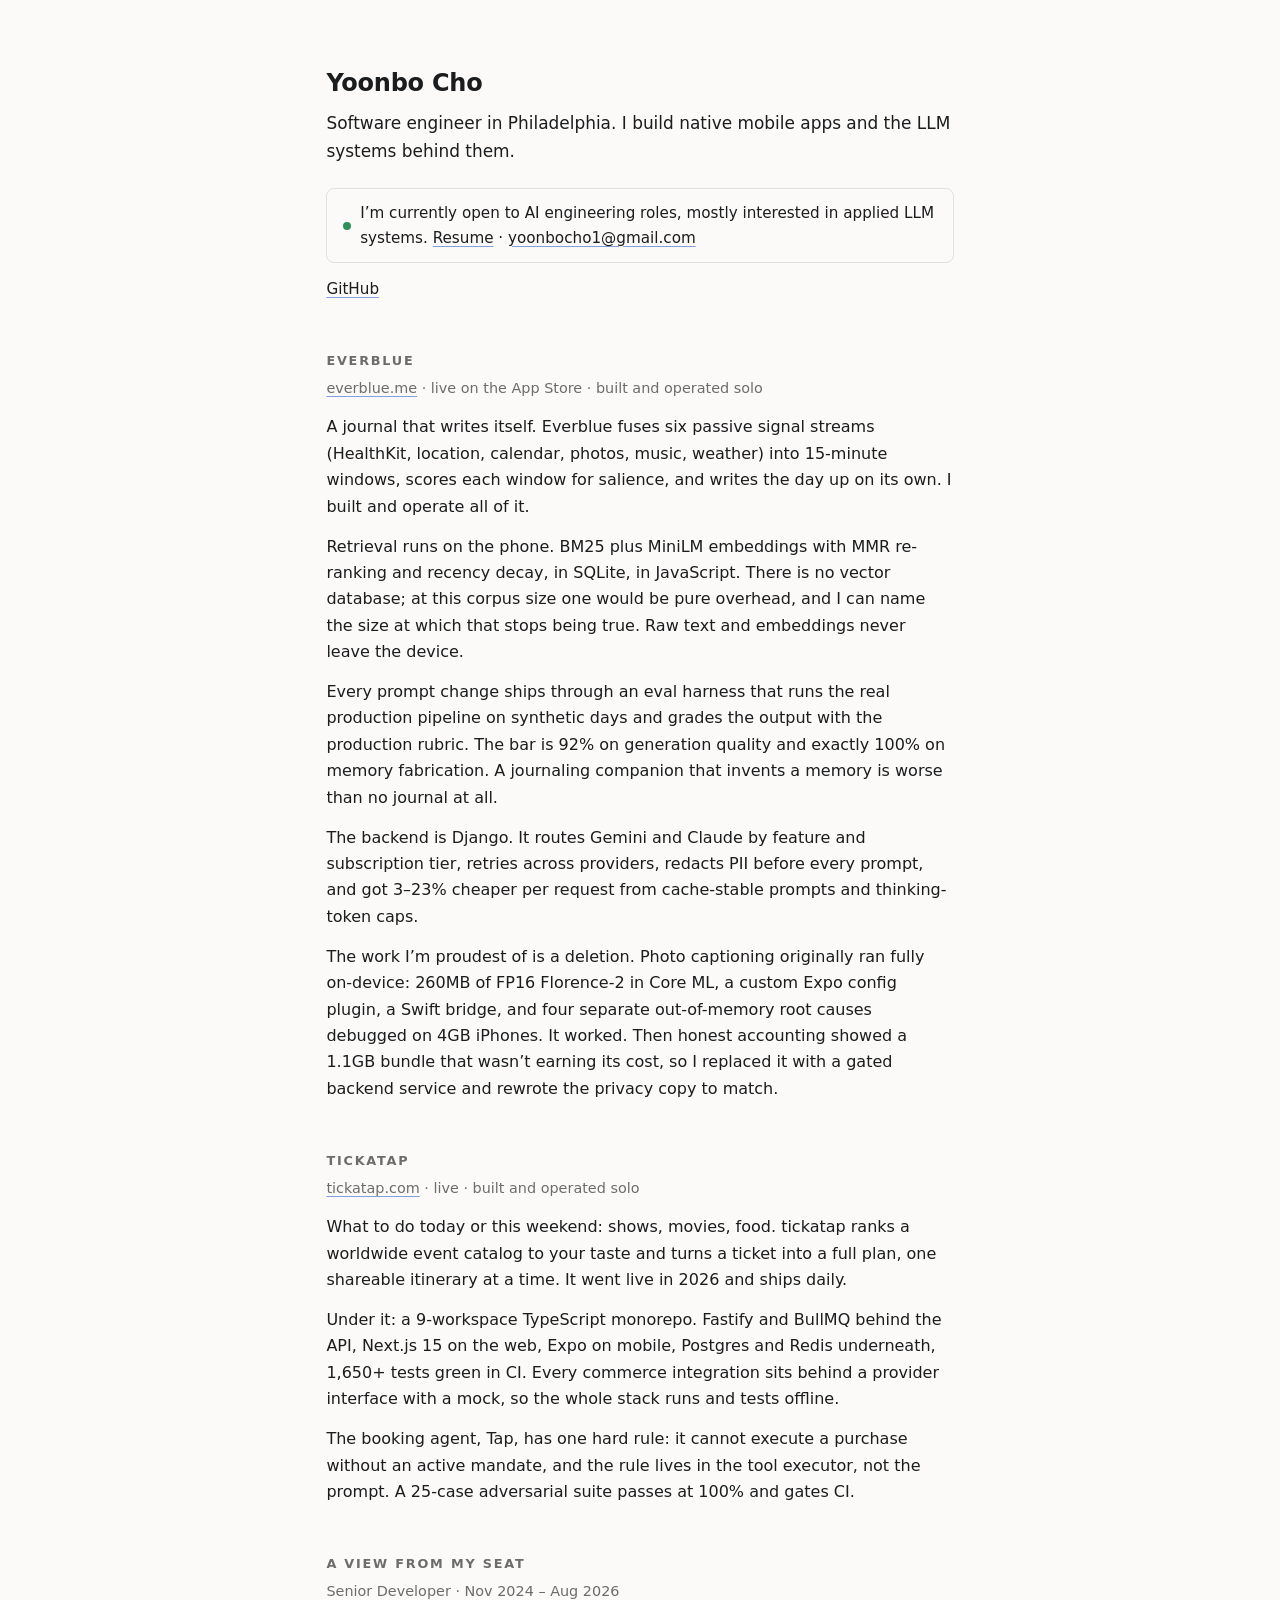
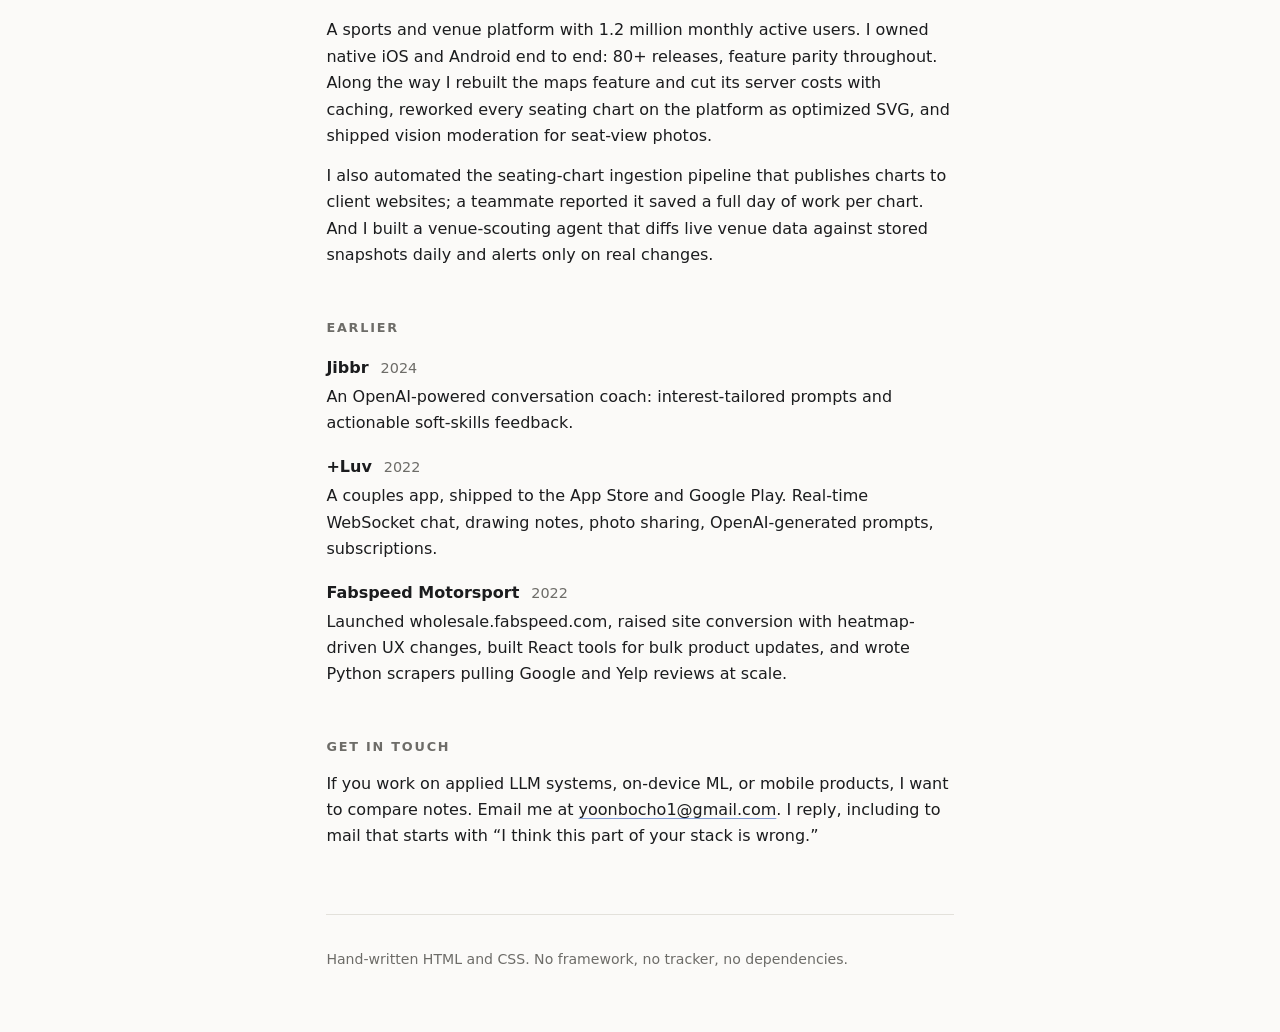
==== index.html @ c1b5d5f9 "Match site content to current resume" ====
<!doctype html>
<html lang="en">
<head>
<meta charset="utf-8">
<meta name="viewport" content="width=device-width, initial-scale=1">
<title>Yoonbo Cho — software engineer</title>
<meta name="description" content="Native mobile apps and applied LLM systems: on-device retrieval, eval harnesses with real ship bars, production LLM backends.">
<meta property="og:title" content="Yoonbo Cho — software engineer">
<meta property="og:description" content="Native mobile apps and applied LLM systems.">
<meta property="og:type" content="website">
<link rel="canonical" href="https://yoonbo1.github.io/">
<meta property="og:url" content="https://yoonbo1.github.io/">
<link rel="alternate" type="application/rss+xml" title="Yoonbo Cho — writing" href="https://yoonbo1.github.io/rss.xml">
<link rel="icon" href="data:image/svg+xml,<svg xmlns='http://www.w3.org/2000/svg' viewBox='0 0 64 64'><rect width='64' height='64' rx='14' fill='%232255c4'/><text x='32' y='45' font-family='system-ui' font-size='38' font-weight='700' fill='white' text-anchor='middle'>Y</text></svg>">
<link rel="stylesheet" href="/styles.css">
</head>
<body>
<header>
  <h1>Yoonbo Cho</h1>
  <p class="intro">Software engineer in Philadelphia. I build native mobile apps and the LLM systems behind them.</p>
  <p class="status"><span class="dot" aria-hidden="true"></span><span>I&rsquo;m currently open to AI engineering roles, mostly interested in applied LLM systems. <a href="/Yoonbo_Cho_Resume.pdf">Resume</a> &middot; <a href="mailto:yoonbocho1@gmail.com">yoonbocho1@gmail.com</a></span></p>
  <p class="links"><a href="https://github.com/yoonbo1">GitHub</a><!-- &middot; <a href="https://www.linkedin.com/in/TODO">LinkedIn</a>
       ^ uncomment after the LinkedIn audit; the URL must match the resume exactly --></p>
</header>
<main>

<section>
  <h2>Everblue</h2>
  <p class="meta"><a href="https://everblue.me">everblue.me</a> &middot; live on the App Store &middot; built and operated solo</p>
  <p>A journal that writes itself. Everblue fuses six passive signal streams (HealthKit,
  location, calendar, photos, music, weather) into 15-minute windows, scores each window for
  salience, and writes the day up on its own. I built and operate all of it.</p>
  <p>Retrieval runs on the phone. BM25 plus MiniLM embeddings with MMR re-ranking and recency
  decay, in SQLite, in JavaScript. There is no vector database; at this corpus size one would
  be pure overhead, and I can name the size at which that stops being true. Raw text and
  embeddings never leave the device.</p>
  <p>Every prompt change ships through an eval harness that runs the real production pipeline
  on synthetic days and grades the output with the production rubric. The bar is 92% on
  generation quality and exactly 100% on memory fabrication. A journaling companion that
  invents a memory is worse than no journal at all.</p>
  <p>The backend is Django. It routes Gemini and Claude by feature and subscription tier,
  retries across providers, redacts PII before every prompt, and got 3&ndash;23% cheaper per
  request from cache-stable prompts and thinking-token caps.</p>
  <p>The work I&rsquo;m proudest of is a deletion. Photo captioning originally ran fully
  on-device: 260MB of FP16 Florence-2 in Core ML, a custom Expo config plugin, a Swift bridge,
  and four separate out-of-memory root causes debugged on 4GB iPhones. It worked. Then honest
  accounting showed a 1.1GB bundle that wasn&rsquo;t earning its cost, so I replaced it with a
  gated backend service and rewrote the privacy copy to match.</p>
</section>
<section>
  <h2>tickatap</h2>
  <p class="meta"><a href="https://tickatap.com">tickatap.com</a> &middot; live &middot; built and operated solo</p>
  <p>What to do today or this weekend: shows, movies, food. tickatap ranks a worldwide event
  catalog to your taste and turns a ticket into a full plan, one shareable itinerary at a
  time. It went live in 2026 and ships daily.</p>
  <p>Under it: a 9-workspace TypeScript monorepo. Fastify and BullMQ behind the API, Next.js 15
  on the web, Expo on mobile, Postgres and Redis underneath, 1,650+ tests green in CI. Every
  commerce integration sits behind a provider interface with a mock, so the whole stack runs
  and tests offline.</p>
  <p>The booking agent, Tap, has one hard rule: it cannot execute a purchase without an active
  mandate, and the rule lives in the tool executor, not the prompt. A 25-case adversarial
  suite passes at 100% and gates CI.</p>
</section>
<section>
  <h2>A View From My Seat</h2>
  <p class="meta">Senior Developer &middot; Nov 2024 &ndash; Aug 2026</p>
  <p>A sports and venue platform with 1.2&nbsp;million monthly active users. I owned native iOS
  and Android end to end: 80+ releases, feature parity throughout. Along the way I rebuilt the
  maps feature and cut its server costs with caching, reworked every seating chart on the
  platform as optimized SVG, and shipped vision moderation for seat-view photos.</p>
  <p>I also automated the seating-chart ingestion pipeline that publishes charts to client
  websites; a teammate reported it saved a full day of work per chart. And I built a
  venue-scouting agent that diffs live venue data against stored snapshots daily and alerts
  only on real changes.</p>
</section>
<section>
  <h2>Earlier</h2>
  <dl class="earlier">
    <dt>Jibbr <span class="when">2024</span></dt>
    <dd>An OpenAI-powered conversation coach: interest-tailored prompts and actionable
    soft-skills feedback.</dd>
    <dt>+Luv <span class="when">2022</span></dt>
    <dd>A couples app, shipped to the App Store and Google Play. Real-time WebSocket chat,
    drawing notes, photo sharing, OpenAI-generated prompts, subscriptions.</dd>
    <dt>Fabspeed Motorsport <span class="when">2022</span></dt>
    <dd>Launched wholesale.fabspeed.com, raised site conversion with heatmap-driven UX
    changes, built React tools for bulk product updates, and wrote Python scrapers pulling
    Google and Yelp reviews at scale.</dd>
  </dl>
</section>
<section>
  <h2>Get in touch</h2>
  <p>If you work on applied LLM systems, on-device ML, or mobile products, I want to compare
  notes. Email me at <a href="mailto:yoonbocho1@gmail.com">yoonbocho1@gmail.com</a>. I reply,
  including to mail that starts with &ldquo;I think this part of your stack is wrong.&rdquo;</p>
</section>
</main>
<footer>
  <p>Hand-written HTML and CSS. No framework, no tracker, no dependencies.</p>
</footer>
</body>
</html>
---- styles.css ----
/* Hand-written, no framework. Single column, text first, both color schemes. */

:root {
  --bg: #fbfaf8;
  --text: #1b1c1e;
  --muted: #6d6c68;
  --hairline: #e3e1db;
  --accent: #2255c4;
  --accent-soft: #dce6fa;
  --open: #2e8f5b;
  --code-bg: #f1efe9;
}
@media (prefers-color-scheme: dark) {
  :root {
    --bg: #111214;
    --text: #e7e5df;
    --muted: #98968f;
    --hairline: #2a2b2e;
    --accent: #92b2f2;
    --accent-soft: #1d2a45;
    --open: #57bd85;
    --code-bg: #1b1c20;
  }
}

* { box-sizing: border-box; }
html { color-scheme: light dark; }
body {
  margin: 0 auto;
  padding: 4rem 1.4rem 3rem;
  max-width: 42rem;
  background: var(--bg);
  color: var(--text);
  font: 16px/1.65 system-ui, -apple-system, "Segoe UI", sans-serif;
  -webkit-font-smoothing: antialiased;
}

h1 { font-size: 1.5rem; margin: 0 0 0.4rem; letter-spacing: -0.01em; }
.intro { margin: 0 0 1.4rem; font-size: 1.06rem; }

.status {
  display: flex;
  gap: 0.6rem;
  align-items: baseline;
  margin: 0;
  padding: 0.7rem 0.95rem;
  border: 1px solid var(--hairline);
  border-radius: 8px;
  font-size: 0.95rem;
}
.dot {
  flex: none;
  width: 0.5rem;
  height: 0.5rem;
  border-radius: 50%;
  background: var(--open);
  align-self: center;
}
.links { margin: 0.9rem 0 0; font-size: 0.95rem; }

section { margin-top: 3rem; }
h2 {
  font-size: 0.8rem;
  font-weight: 600;
  letter-spacing: 0.14em;
  text-transform: uppercase;
  color: var(--muted);
  margin: 0 0 0.8rem;
}
p { margin: 0.85rem 0; }
.meta { color: var(--muted); font-size: 0.9rem; margin-top: -0.45rem; }

a {
  color: inherit;
  text-decoration: underline;
  text-decoration-thickness: 1px;
  text-underline-offset: 3px;
  text-decoration-color: color-mix(in srgb, var(--accent) 55%, transparent);
}
a:hover { color: var(--accent); text-decoration-color: var(--accent); }
:focus-visible { outline: 2px solid var(--accent); outline-offset: 3px; border-radius: 2px; }
::selection { background: var(--accent-soft); }

.earlier { margin: 0; }
.earlier dt { font-weight: 600; margin-top: 1.1rem; }
.earlier .when { color: var(--muted); font-weight: 400; font-size: 0.9rem; margin-left: 0.4rem; }
.earlier dd { margin: 0.15rem 0 0; }

/* Writing list (homepage + /writing/) */
.posts { list-style: none; padding: 0; margin: 0; }
.posts li { margin: 1.15rem 0; }
.posts .post-meta { color: var(--muted); font-size: 0.88rem; margin-left: 0.6rem; }
.posts p { margin: 0.2rem 0 0; color: var(--muted); }

/* Article pages */
.crumb { display: inline-block; margin-bottom: 2.2rem; font-size: 0.9rem; }
article h1 { font-size: 1.45rem; margin: 0.2rem 0 0.3rem; }
article .post-meta { color: var(--muted); font-size: 0.92rem; margin: 0 0 1.6rem; }
article h2 {
  font-size: 1.15rem;
  font-weight: 650;
  letter-spacing: 0;
  text-transform: none;
  color: var(--text);
  margin: 2.2rem 0 0.6rem;
}
article h3 { font-size: 1rem; margin: 1.8rem 0 0.4rem; }

pre {
  background: var(--code-bg);
  padding: 0.9rem 1rem;
  border-radius: 8px;
  overflow-x: auto;
  font-size: 0.88rem;
  line-height: 1.55;
}
code {
  font-family: ui-monospace, SFMono-Regular, Menlo, monospace;
  font-size: 0.92em;
  background: var(--code-bg);
  padding: 0.1em 0.35em;
  border-radius: 4px;
}
pre code { background: none; padding: 0; font-size: 1em; }
blockquote {
  margin: 1rem 0;
  padding-left: 1rem;
  border-left: 3px solid var(--hairline);
  color: var(--muted);
}
hr { border: 0; border-top: 1px solid var(--hairline); margin: 2.4rem 0; }

footer {
  margin-top: 4rem;
  padding-top: 1.2rem;
  border-top: 1px solid var(--hairline);
  color: var(--muted);
  font-size: 0.88rem;
}
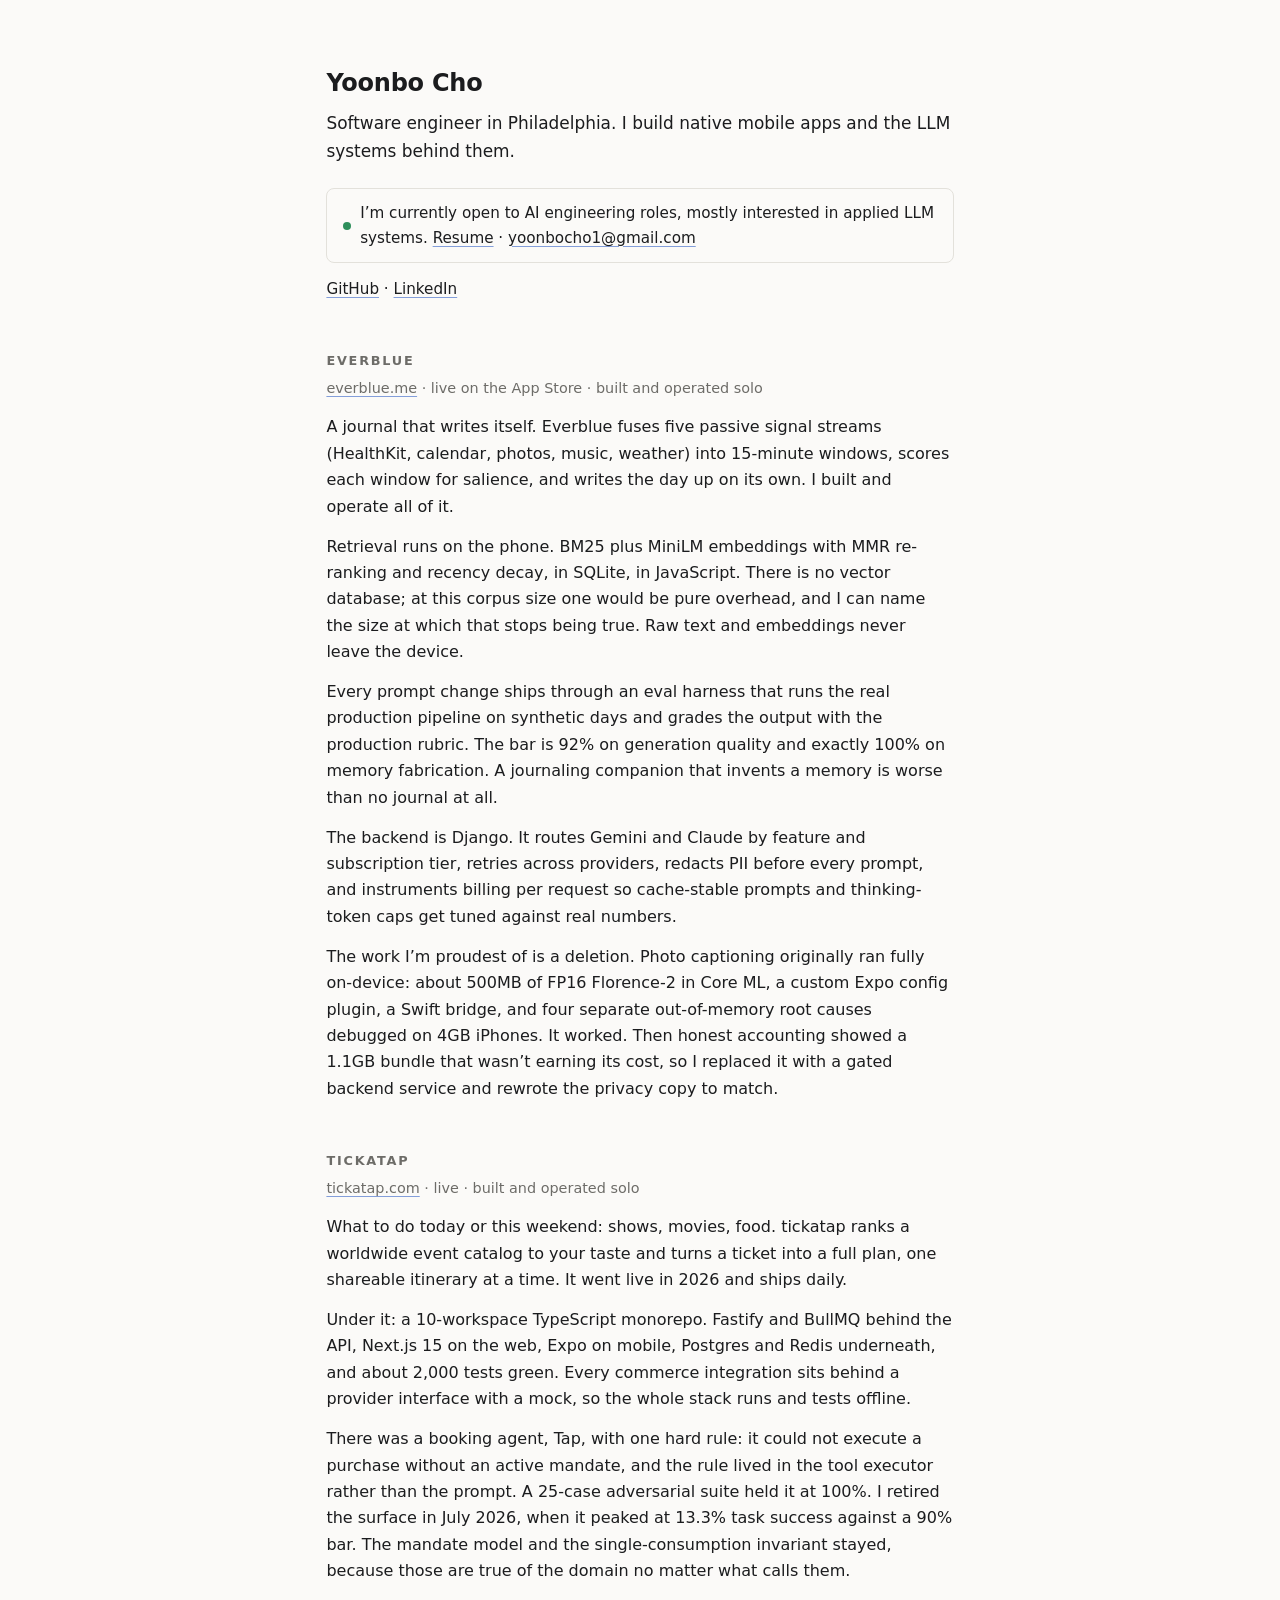
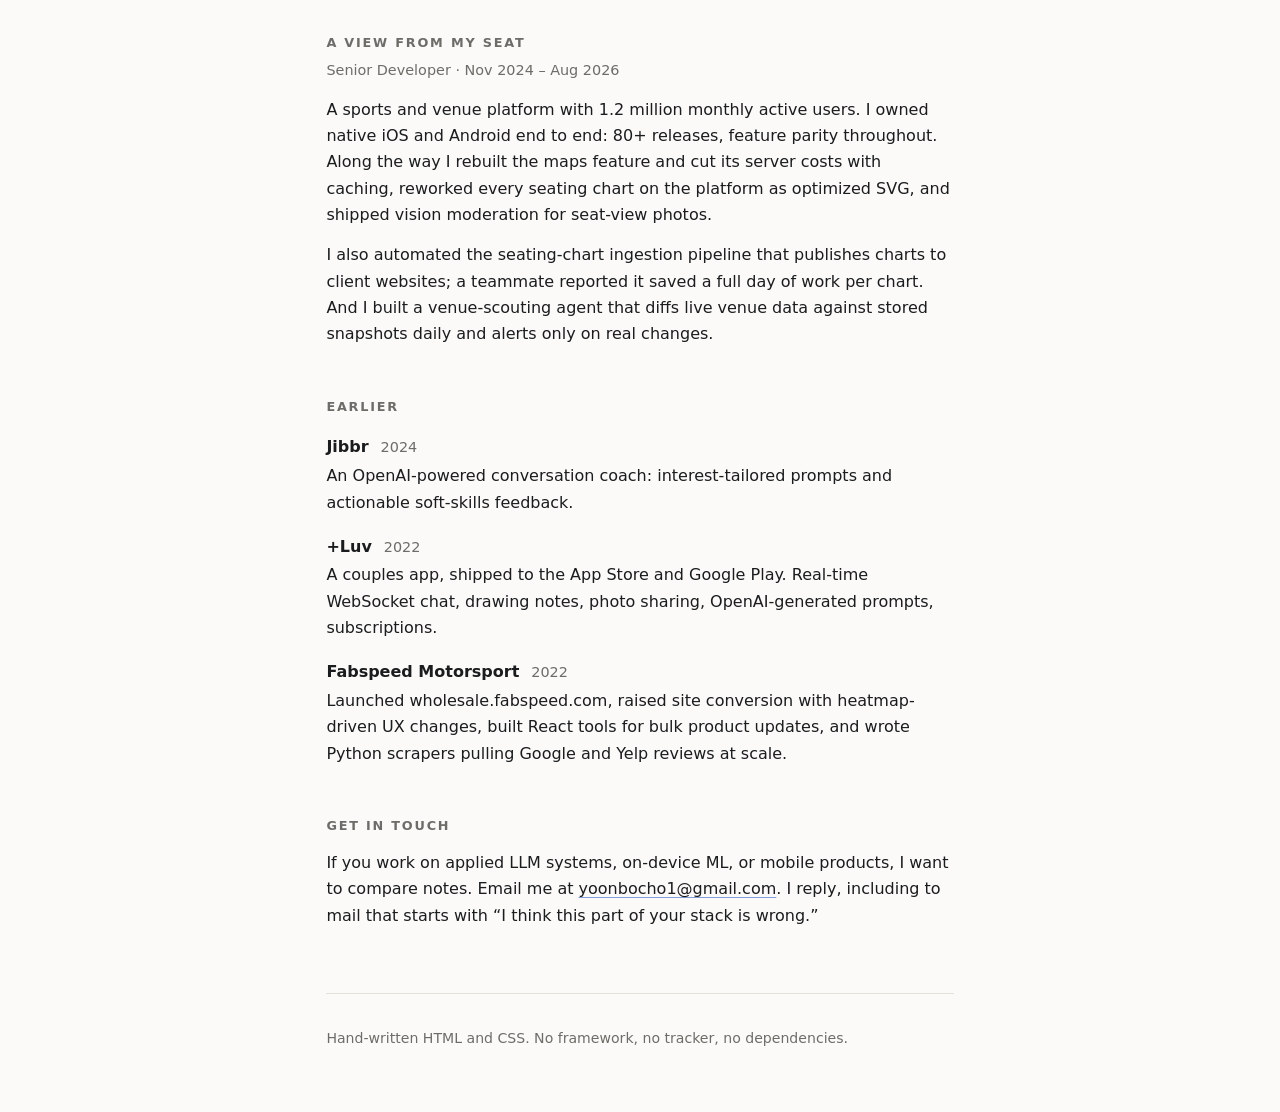
==== commit 926ff256: "Correct Everblue and tickatap copy: FP16 model size, signal streams, workspace and test counts, reti" ====
--- a/index.html
+++ b/index.html
@@ -19,16 +19,15 @@
   <h1>Yoonbo Cho</h1>
   <p class="intro">Software engineer in Philadelphia. I build native mobile apps and the LLM systems behind them.</p>
   <p class="status"><span class="dot" aria-hidden="true"></span><span>I&rsquo;m currently open to AI engineering roles, mostly interested in applied LLM systems. <a href="/Yoonbo_Cho_Resume.pdf">Resume</a> &middot; <a href="mailto:yoonbocho1@gmail.com">yoonbocho1@gmail.com</a></span></p>
-  <p class="links"><a href="https://github.com/yoonbo1">GitHub</a><!-- &middot; <a href="https://www.linkedin.com/in/TODO">LinkedIn</a>
-       ^ uncomment after the LinkedIn audit; the URL must match the resume exactly --></p>
+  <p class="links"><a href="https://github.com/yoonbo1">GitHub</a> &middot; <a href="https://www.linkedin.com/in/yoonbo-cho-9780301b9/">LinkedIn</a></p>
 </header>
 <main>
 
 <section>
   <h2>Everblue</h2>
   <p class="meta"><a href="https://everblue.me">everblue.me</a> &middot; live on the App Store &middot; built and operated solo</p>
-  <p>A journal that writes itself. Everblue fuses six passive signal streams (HealthKit,
-  location, calendar, photos, music, weather) into 15-minute windows, scores each window for
+  <p>A journal that writes itself. Everblue fuses five passive signal streams (HealthKit,
+  calendar, photos, music, weather) into 15-minute windows, scores each window for
   salience, and writes the day up on its own. I built and operate all of it.</p>
   <p>Retrieval runs on the phone. BM25 plus MiniLM embeddings with MMR re-ranking and recency
   decay, in SQLite, in JavaScript. There is no vector database; at this corpus size one would
@@ -39,10 +38,10 @@
   generation quality and exactly 100% on memory fabrication. A journaling companion that
   invents a memory is worse than no journal at all.</p>
   <p>The backend is Django. It routes Gemini and Claude by feature and subscription tier,
-  retries across providers, redacts PII before every prompt, and got 3&ndash;23% cheaper per
-  request from cache-stable prompts and thinking-token caps.</p>
+  retries across providers, redacts PII before every prompt, and instruments billing per
+  request so cache-stable prompts and thinking-token caps get tuned against real numbers.</p>
   <p>The work I&rsquo;m proudest of is a deletion. Photo captioning originally ran fully
-  on-device: 260MB of FP16 Florence-2 in Core ML, a custom Expo config plugin, a Swift bridge,
+  on-device: about 500MB of FP16 Florence-2 in Core ML, a custom Expo config plugin, a Swift bridge,
   and four separate out-of-memory root causes debugged on 4GB iPhones. It worked. Then honest
   accounting showed a 1.1GB bundle that wasn&rsquo;t earning its cost, so I replaced it with a
   gated backend service and rewrote the privacy copy to match.</p>
@@ -53,13 +52,16 @@
   <p>What to do today or this weekend: shows, movies, food. tickatap ranks a worldwide event
   catalog to your taste and turns a ticket into a full plan, one shareable itinerary at a
   time. It went live in 2026 and ships daily.</p>
-  <p>Under it: a 9-workspace TypeScript monorepo. Fastify and BullMQ behind the API, Next.js 15
-  on the web, Expo on mobile, Postgres and Redis underneath, 1,650+ tests green in CI. Every
+  <p>Under it: a 10-workspace TypeScript monorepo. Fastify and BullMQ behind the API, Next.js 15
+  on the web, Expo on mobile, Postgres and Redis underneath, and about 2,000 tests green. Every
   commerce integration sits behind a provider interface with a mock, so the whole stack runs
   and tests offline.</p>
-  <p>The booking agent, Tap, has one hard rule: it cannot execute a purchase without an active
-  mandate, and the rule lives in the tool executor, not the prompt. A 25-case adversarial
-  suite passes at 100% and gates CI.</p>
+  <p>There was a booking agent, Tap, with one hard rule: it could not execute a purchase
+  without an active mandate, and the rule lived in the tool executor rather than the prompt.
+  A 25-case adversarial suite held it at 100%. I retired the surface in July 2026, when it
+  peaked at 13.3% task success against a 90% bar. The mandate model and the
+  single-consumption invariant stayed, because those are true of the domain no matter what
+  calls them.</p>
 </section>
 <section>
   <h2>A View From My Seat</h2>
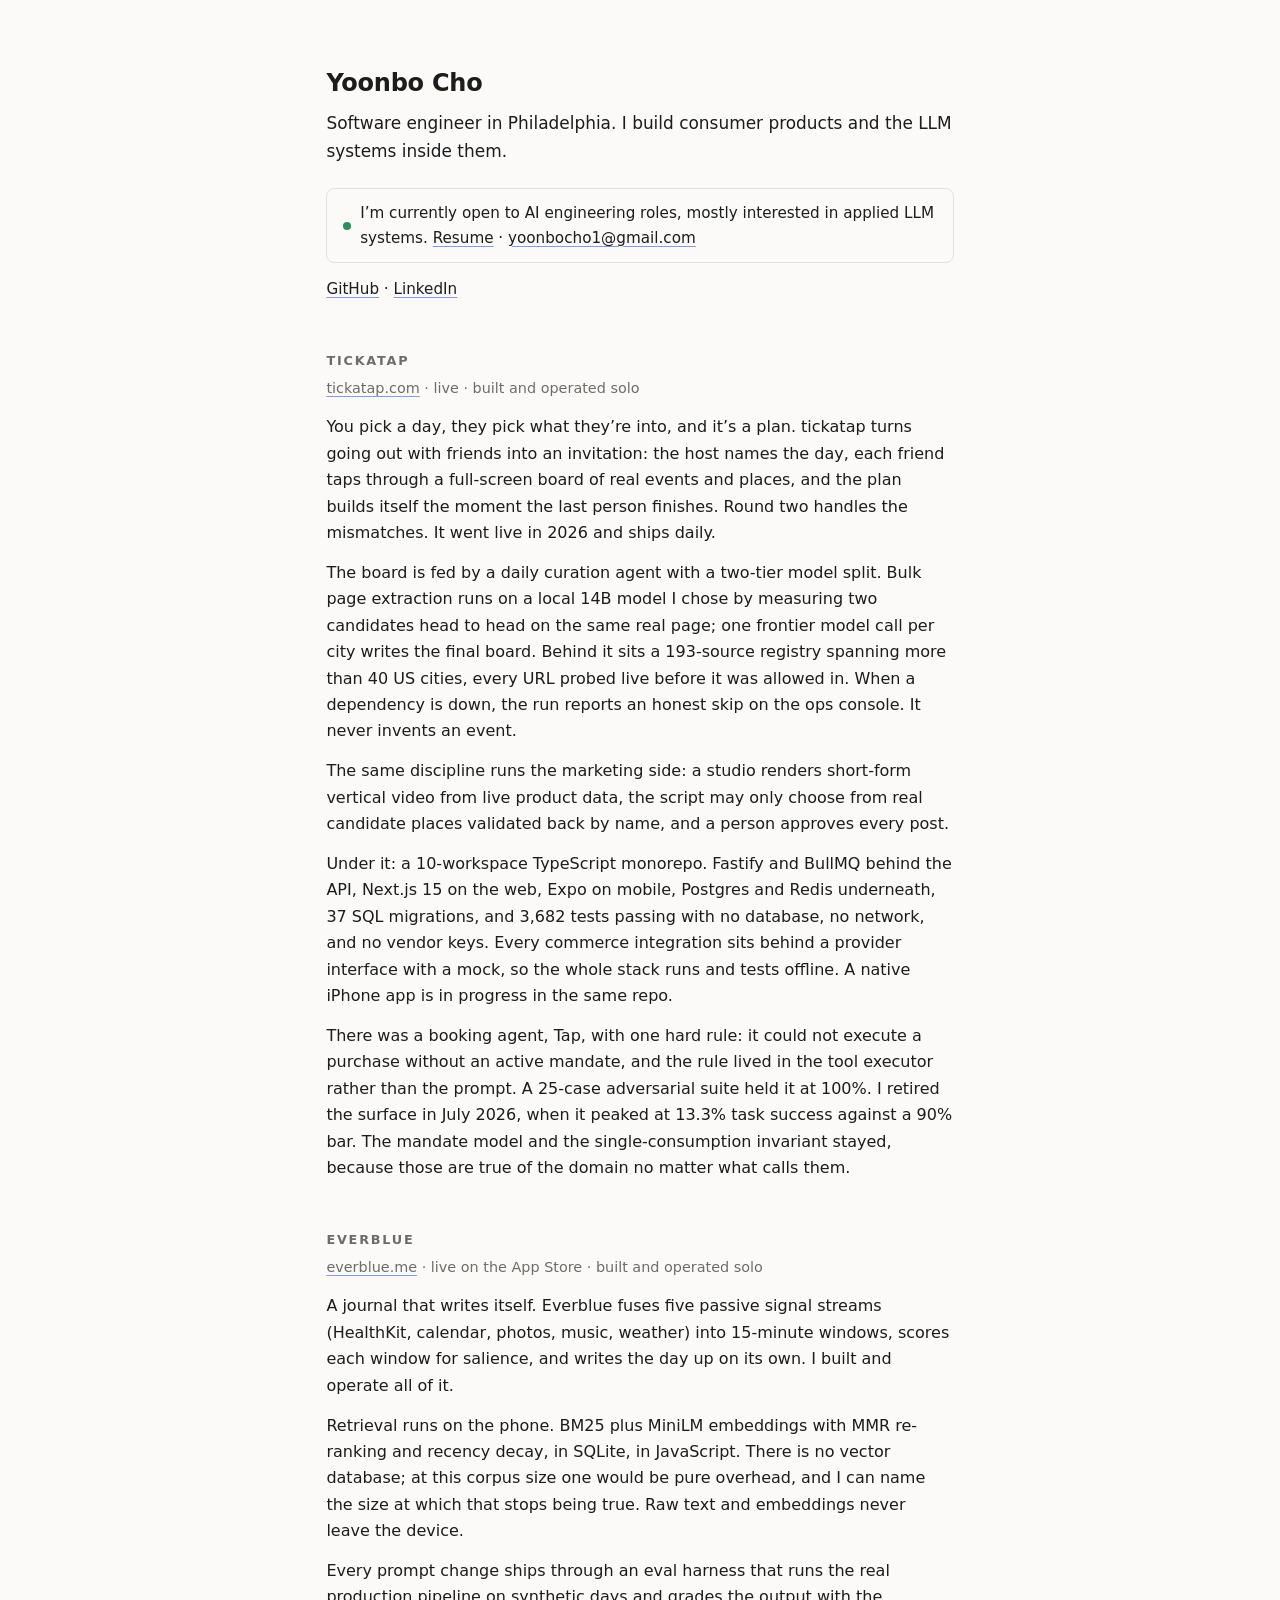
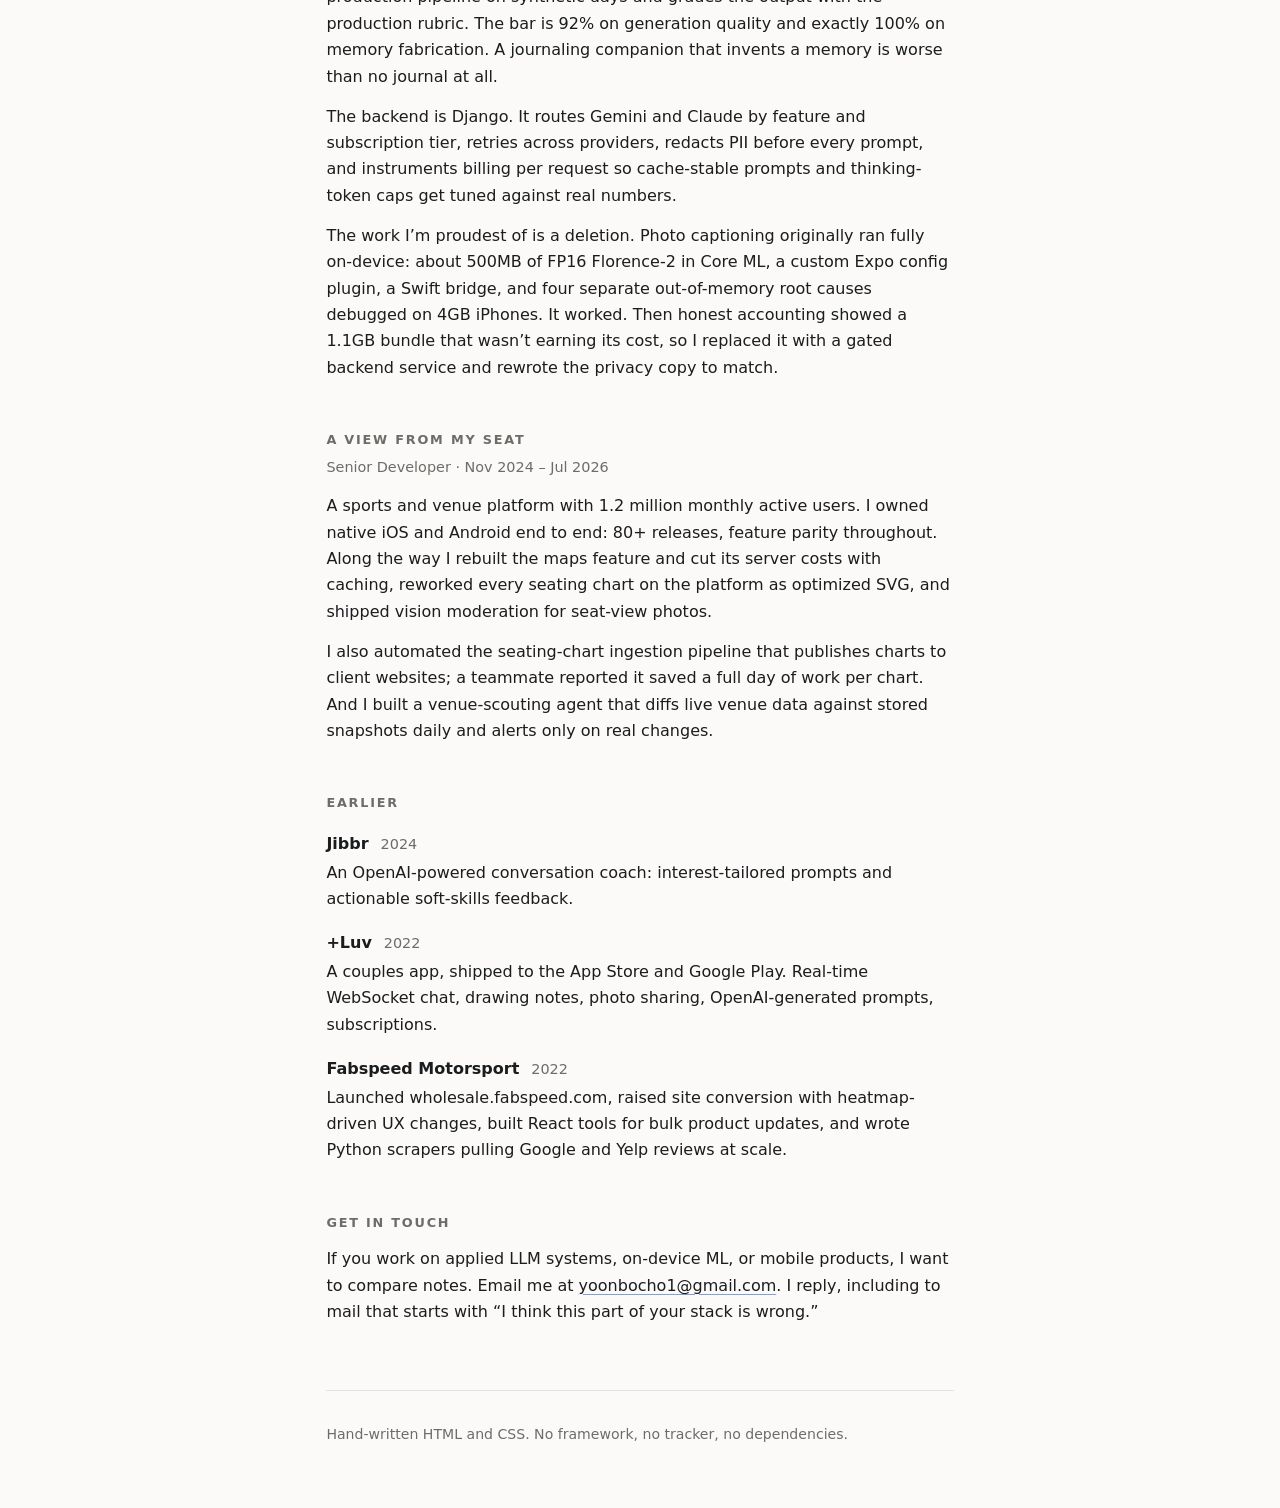
==== commit 9373cb8d: "tickatap leads: refreshed story, current numbers, updated resume" ====
--- a/index.html
+++ b/index.html
@@ -4,9 +4,9 @@
 <meta charset="utf-8">
 <meta name="viewport" content="width=device-width, initial-scale=1">
 <title>Yoonbo Cho — software engineer</title>
-<meta name="description" content="Native mobile apps and applied LLM systems: on-device retrieval, eval harnesses with real ship bars, production LLM backends.">
+<meta name="description" content="Applied LLM systems and native mobile apps: agent pipelines that fail honestly, eval harnesses with real ship bars, on-device retrieval, production LLM backends.">
 <meta property="og:title" content="Yoonbo Cho — software engineer">
-<meta property="og:description" content="Native mobile apps and applied LLM systems.">
+<meta property="og:description" content="Applied LLM systems and native mobile apps.">
 <meta property="og:type" content="website">
 <link rel="canonical" href="https://yoonbo1.github.io/">
 <meta property="og:url" content="https://yoonbo1.github.io/">
@@ -17,12 +17,41 @@
 <body>
 <header>
   <h1>Yoonbo Cho</h1>
-  <p class="intro">Software engineer in Philadelphia. I build native mobile apps and the LLM systems behind them.</p>
+  <p class="intro">Software engineer in Philadelphia. I build consumer products and the LLM systems inside them.</p>
   <p class="status"><span class="dot" aria-hidden="true"></span><span>I&rsquo;m currently open to AI engineering roles, mostly interested in applied LLM systems. <a href="/Yoonbo_Cho_Resume.pdf">Resume</a> &middot; <a href="mailto:yoonbocho1@gmail.com">yoonbocho1@gmail.com</a></span></p>
   <p class="links"><a href="https://github.com/yoonbo1">GitHub</a> &middot; <a href="https://www.linkedin.com/in/yoonbo-cho-9780301b9/">LinkedIn</a></p>
 </header>
 <main>
 
+<section>
+  <h2>tickatap</h2>
+  <p class="meta"><a href="https://tickatap.com">tickatap.com</a> &middot; live &middot; built and operated solo</p>
+  <p>You pick a day, they pick what they&rsquo;re into, and it&rsquo;s a plan. tickatap turns
+  going out with friends into an invitation: the host names the day, each friend taps through
+  a full-screen board of real events and places, and the plan builds itself the moment the
+  last person finishes. Round two handles the mismatches. It went live in 2026 and ships
+  daily.</p>
+  <p>The board is fed by a daily curation agent with a two-tier model split. Bulk page
+  extraction runs on a local 14B model I chose by measuring two candidates head to head on
+  the same real page; one frontier model call per city writes the final board. Behind it sits
+  a 193-source registry spanning more than 40 US cities, every URL probed live before it was
+  allowed in. When a dependency is down, the run reports an honest skip on the ops console.
+  It never invents an event.</p>
+  <p>The same discipline runs the marketing side: a studio renders short-form vertical video
+  from live product data, the script may only choose from real candidate places validated
+  back by name, and a person approves every post.</p>
+  <p>Under it: a 10-workspace TypeScript monorepo. Fastify and BullMQ behind the API, Next.js
+  15 on the web, Expo on mobile, Postgres and Redis underneath, 37 SQL migrations, and 3,682
+  tests passing with no database, no network, and no vendor keys. Every commerce integration
+  sits behind a provider interface with a mock, so the whole stack runs and tests offline. A
+  native iPhone app is in progress in the same repo.</p>
+  <p>There was a booking agent, Tap, with one hard rule: it could not execute a purchase
+  without an active mandate, and the rule lived in the tool executor rather than the prompt.
+  A 25-case adversarial suite held it at 100%. I retired the surface in July 2026, when it
+  peaked at 13.3% task success against a 90% bar. The mandate model and the
+  single-consumption invariant stayed, because those are true of the domain no matter what
+  calls them.</p>
+</section>
 <section>
   <h2>Everblue</h2>
   <p class="meta"><a href="https://everblue.me">everblue.me</a> &middot; live on the App Store &middot; built and operated solo</p>
@@ -47,25 +76,8 @@
   gated backend service and rewrote the privacy copy to match.</p>
 </section>
 <section>
-  <h2>tickatap</h2>
-  <p class="meta"><a href="https://tickatap.com">tickatap.com</a> &middot; live &middot; built and operated solo</p>
-  <p>What to do today or this weekend: shows, movies, food. tickatap ranks a worldwide event
-  catalog to your taste and turns a ticket into a full plan, one shareable itinerary at a
-  time. It went live in 2026 and ships daily.</p>
-  <p>Under it: a 10-workspace TypeScript monorepo. Fastify and BullMQ behind the API, Next.js 15
-  on the web, Expo on mobile, Postgres and Redis underneath, and about 2,000 tests green. Every
-  commerce integration sits behind a provider interface with a mock, so the whole stack runs
-  and tests offline.</p>
-  <p>There was a booking agent, Tap, with one hard rule: it could not execute a purchase
-  without an active mandate, and the rule lived in the tool executor rather than the prompt.
-  A 25-case adversarial suite held it at 100%. I retired the surface in July 2026, when it
-  peaked at 13.3% task success against a 90% bar. The mandate model and the
-  single-consumption invariant stayed, because those are true of the domain no matter what
-  calls them.</p>
-</section>
-<section>
   <h2>A View From My Seat</h2>
-  <p class="meta">Senior Developer &middot; Nov 2024 &ndash; Aug 2026</p>
+  <p class="meta">Senior Developer &middot; Nov 2024 &ndash; Jul 2026</p>
   <p>A sports and venue platform with 1.2&nbsp;million monthly active users. I owned native iOS
   and Android end to end: 80+ releases, feature parity throughout. Along the way I rebuilt the
   maps feature and cut its server costs with caching, reworked every seating chart on the
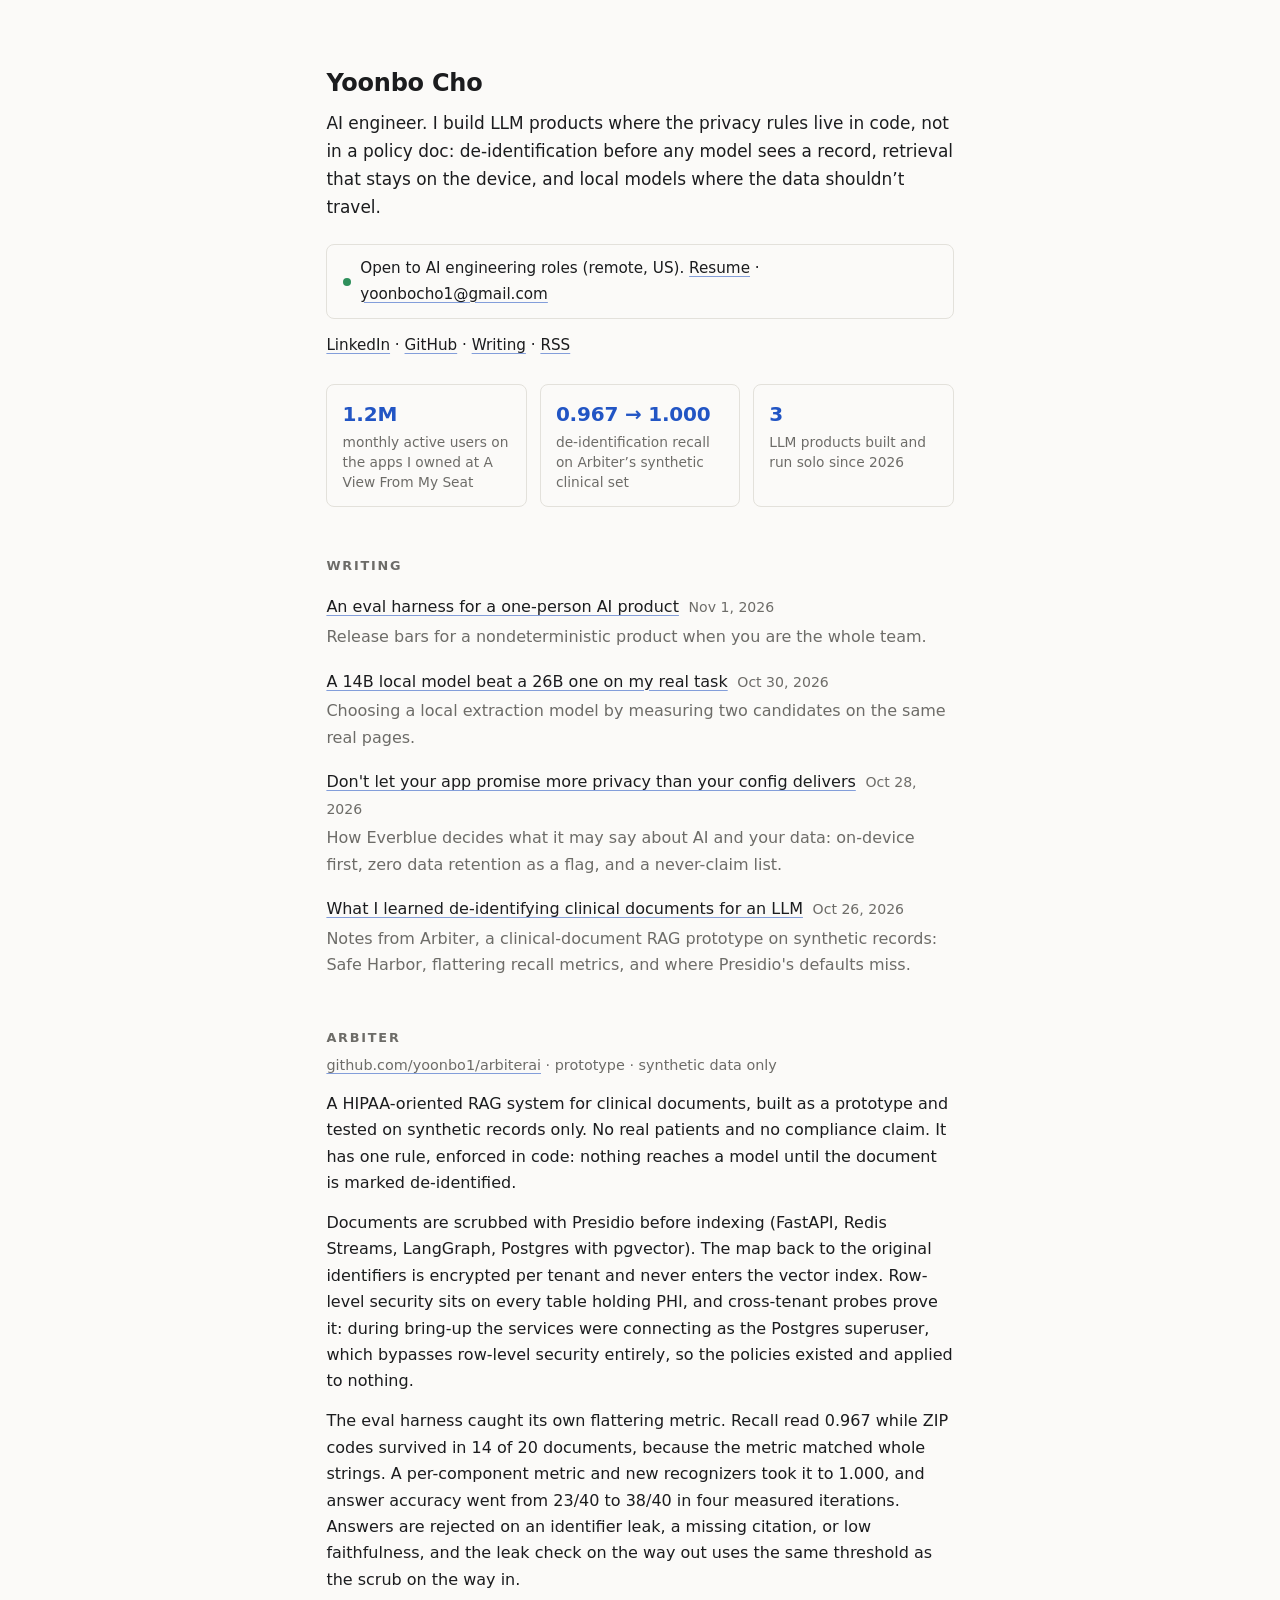
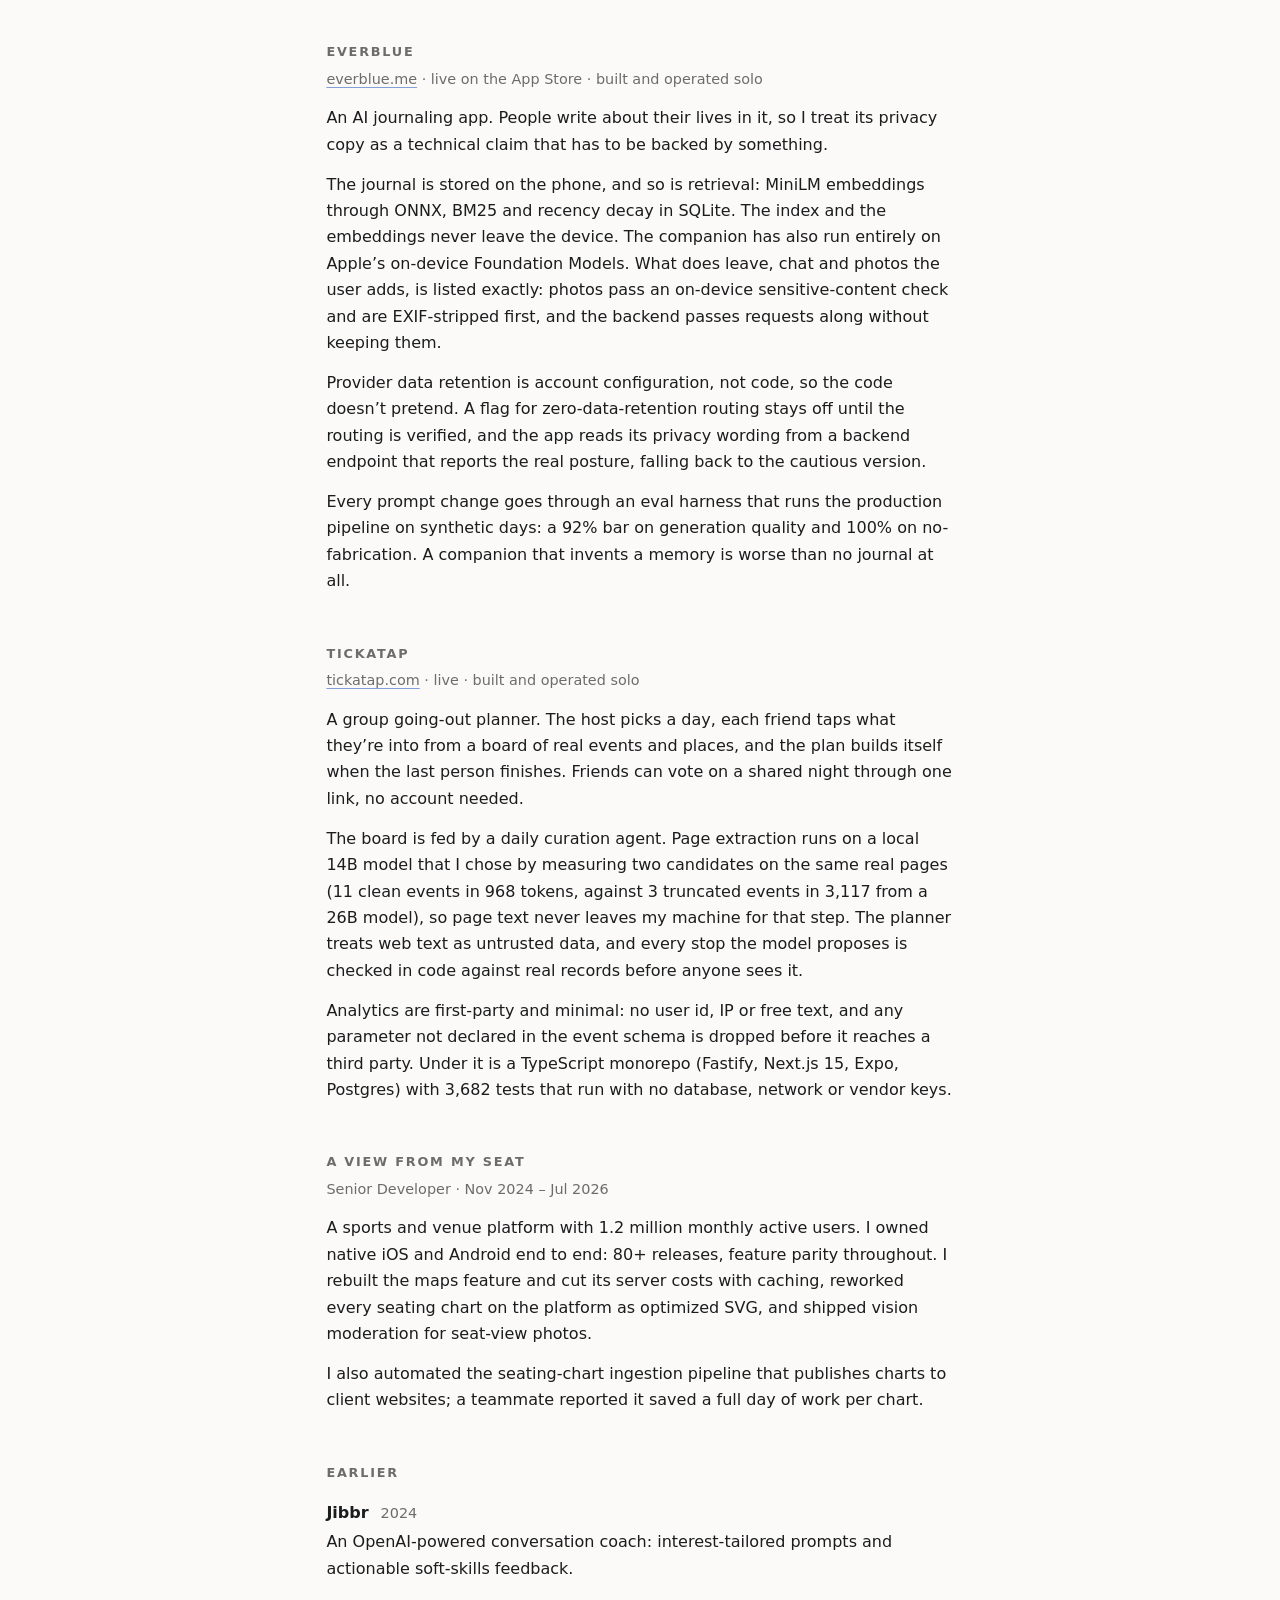
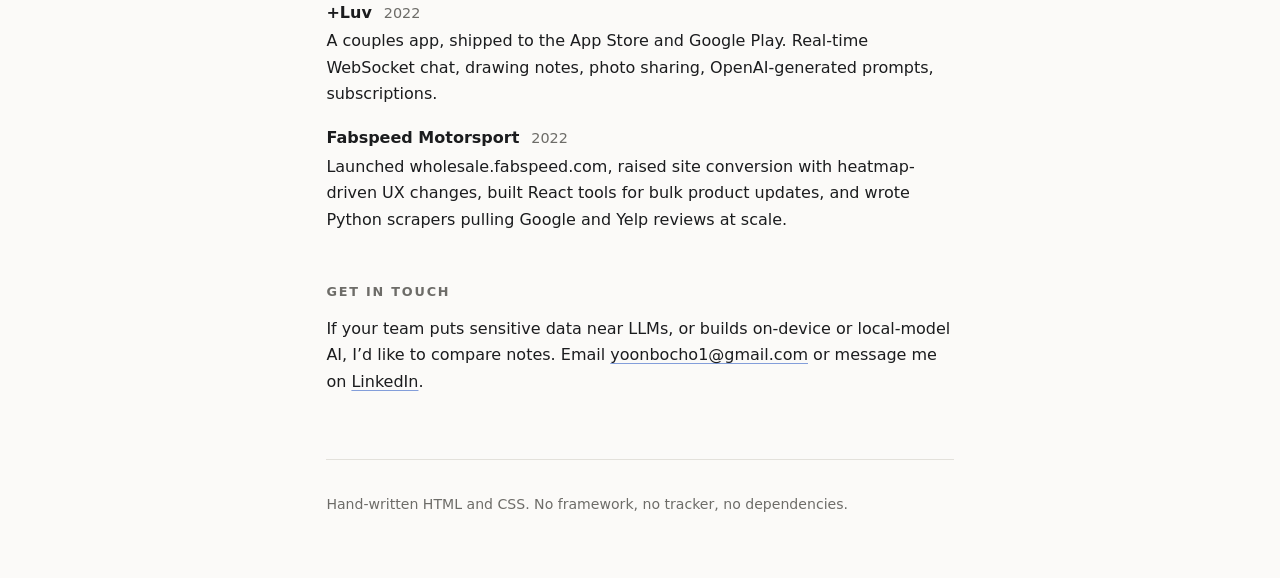
==== commit 3c3bdbd3: "Refresh homepage, add writing" ====
--- a/index.html
+++ b/index.html
@@ -3,10 +3,10 @@
 <head>
 <meta charset="utf-8">
 <meta name="viewport" content="width=device-width, initial-scale=1">
-<title>Yoonbo Cho — software engineer</title>
-<meta name="description" content="Applied LLM systems and native mobile apps: agent pipelines that fail honestly, eval harnesses with real ship bars, on-device retrieval, production LLM backends.">
-<meta property="og:title" content="Yoonbo Cho — software engineer">
-<meta property="og:description" content="Applied LLM systems and native mobile apps.">
+<title>Yoonbo Cho — AI engineer</title>
+<meta name="description" content="AI engineer building privacy-first LLM systems: HIPAA-oriented de-identification, on-device retrieval, local models, and evals with real release bars.">
+<meta property="og:title" content="Yoonbo Cho — AI engineer">
+<meta property="og:description" content="Privacy-first LLM systems: de-identification, on-device retrieval, local models, evals.">
 <meta property="og:type" content="website">
 <link rel="canonical" href="https://yoonbo1.github.io/">
 <meta property="og:url" content="https://yoonbo1.github.io/">
@@ -17,75 +17,92 @@
 <body>
 <header>
   <h1>Yoonbo Cho</h1>
-  <p class="intro">Software engineer in Philadelphia. I build consumer products and the LLM systems inside them.</p>
-  <p class="status"><span class="dot" aria-hidden="true"></span><span>I&rsquo;m currently open to AI engineering roles, mostly interested in applied LLM systems. <a href="/Yoonbo_Cho_Resume.pdf">Resume</a> &middot; <a href="mailto:yoonbocho1@gmail.com">yoonbocho1@gmail.com</a></span></p>
-  <p class="links"><a href="https://github.com/yoonbo1">GitHub</a> &middot; <a href="https://www.linkedin.com/in/yoonbo-cho-9780301b9/">LinkedIn</a></p>
+  <p class="intro">AI engineer. I build LLM products where the privacy rules live in code, not in a policy doc: de-identification before any model sees a record, retrieval that stays on the device, and local models where the data shouldn&rsquo;t travel.</p>
+  <p class="status"><span class="dot" aria-hidden="true"></span><span>Open to AI engineering roles (remote, US). <a href="/Yoonbo_Cho_Resume.pdf">Resume</a> &middot; <a href="mailto:yoonbocho1@gmail.com">yoonbocho1@gmail.com</a></span></p>
+  <p class="links"><a href="https://www.linkedin.com/in/yoonbo-cho-9780301b9/">LinkedIn</a> &middot; <a href="https://github.com/yoonbo1">GitHub</a> &middot; <a href="/writing/">Writing</a> &middot; <a href="/rss.xml">RSS</a></p>
+  <ul class="facts">
+    <li><strong>1.2M</strong><span>monthly active users on the apps I owned at A View From My Seat</span></li>
+    <li><strong>0.967 &rarr; 1.000</strong><span>de-identification recall on Arbiter&rsquo;s synthetic clinical set</span></li>
+    <li><strong>3</strong><span>LLM products built and run solo since 2026</span></li>
+  </ul>
 </header>
 <main>
-
 <section>
-  <h2>tickatap</h2>
-  <p class="meta"><a href="https://tickatap.com">tickatap.com</a> &middot; live &middot; built and operated solo</p>
-  <p>You pick a day, they pick what they&rsquo;re into, and it&rsquo;s a plan. tickatap turns
-  going out with friends into an invitation: the host names the day, each friend taps through
-  a full-screen board of real events and places, and the plan builds itself the moment the
-  last person finishes. Round two handles the mismatches. It went live in 2026 and ships
-  daily.</p>
-  <p>The board is fed by a daily curation agent with a two-tier model split. Bulk page
-  extraction runs on a local 14B model I chose by measuring two candidates head to head on
-  the same real page; one frontier model call per city writes the final board. Behind it sits
-  a 193-source registry spanning more than 40 US cities, every URL probed live before it was
-  allowed in. When a dependency is down, the run reports an honest skip on the ops console.
-  It never invents an event.</p>
-  <p>The same discipline runs the marketing side: a studio renders short-form vertical video
-  from live product data, the script may only choose from real candidate places validated
-  back by name, and a person approves every post.</p>
-  <p>Under it: a 10-workspace TypeScript monorepo. Fastify and BullMQ behind the API, Next.js
-  15 on the web, Expo on mobile, Postgres and Redis underneath, 37 SQL migrations, and 3,682
-  tests passing with no database, no network, and no vendor keys. Every commerce integration
-  sits behind a provider interface with a mock, so the whole stack runs and tests offline. A
-  native iPhone app is in progress in the same repo.</p>
-  <p>There was a booking agent, Tap, with one hard rule: it could not execute a purchase
-  without an active mandate, and the rule lived in the tool executor rather than the prompt.
-  A 25-case adversarial suite held it at 100%. I retired the surface in July 2026, when it
-  peaked at 13.3% task success against a 90% bar. The mandate model and the
-  single-consumption invariant stayed, because those are true of the domain no matter what
-  calls them.</p>
+  <h2>Writing</h2>
+  <ul class="posts">
+<li><a href="/writing/an-eval-harness-for-a-one-person-ai-product/">An eval harness for a one-person AI product</a><span class="post-meta">Nov 1, 2026</span>
+<p>Release bars for a nondeterministic product when you are the whole team.</p></li>
+<li><a href="/writing/a-14b-local-model-beat-a-26b-one/">A 14B local model beat a 26B one on my real task</a><span class="post-meta">Oct 30, 2026</span>
+<p>Choosing a local extraction model by measuring two candidates on the same real pages.</p></li>
+<li><a href="/writing/privacy-copy-should-match-your-config/">Don't let your app promise more privacy than your config delivers</a><span class="post-meta">Oct 28, 2026</span>
+<p>How Everblue decides what it may say about AI and your data: on-device first, zero data retention as a flag, and a never-claim list.</p></li>
+<li><a href="/writing/deidentifying-clinical-documents-for-an-llm/">What I learned de-identifying clinical documents for an LLM</a><span class="post-meta">Oct 26, 2026</span>
+<p>Notes from Arbiter, a clinical-document RAG prototype on synthetic records: Safe Harbor, flattering recall metrics, and where Presidio's defaults miss.</p></li>
+  </ul>
+</section>
+<section>
+  <h2>Arbiter</h2>
+  <p class="meta"><a href="https://github.com/yoonbo1/arbiterai">github.com/yoonbo1/arbiterai</a> &middot; prototype &middot; synthetic data only</p>
+  <p>A HIPAA-oriented RAG system for clinical documents, built as a prototype and tested on
+  synthetic records only. No real patients and no compliance claim. It has one rule,
+  enforced in code: nothing reaches a model until the document is marked de-identified.</p>
+  <p>Documents are scrubbed with Presidio before indexing (FastAPI, Redis Streams, LangGraph,
+  Postgres with pgvector). The map back to the original identifiers is encrypted per tenant
+  and never enters the vector index. Row-level security sits on every table holding PHI, and
+  cross-tenant probes prove it: during bring-up the services were connecting as the Postgres
+  superuser, which bypasses row-level security entirely, so the policies existed and applied
+  to nothing.</p>
+  <p>The eval harness caught its own flattering metric. Recall read 0.967 while ZIP codes
+  survived in 14 of 20 documents, because the metric matched whole strings. A per-component
+  metric and new recognizers took it to 1.000, and answer accuracy went from 23/40 to 38/40
+  in four measured iterations. Answers are rejected on an identifier leak, a missing
+  citation, or low faithfulness, and the leak check on the way out uses the same threshold as
+  the scrub on the way in.</p>
 </section>
 <section>
   <h2>Everblue</h2>
   <p class="meta"><a href="https://everblue.me">everblue.me</a> &middot; live on the App Store &middot; built and operated solo</p>
-  <p>A journal that writes itself. Everblue fuses five passive signal streams (HealthKit,
-  calendar, photos, music, weather) into 15-minute windows, scores each window for
-  salience, and writes the day up on its own. I built and operate all of it.</p>
-  <p>Retrieval runs on the phone. BM25 plus MiniLM embeddings with MMR re-ranking and recency
-  decay, in SQLite, in JavaScript. There is no vector database; at this corpus size one would
-  be pure overhead, and I can name the size at which that stops being true. Raw text and
-  embeddings never leave the device.</p>
-  <p>Every prompt change ships through an eval harness that runs the real production pipeline
-  on synthetic days and grades the output with the production rubric. The bar is 92% on
-  generation quality and exactly 100% on memory fabrication. A journaling companion that
-  invents a memory is worse than no journal at all.</p>
-  <p>The backend is Django. It routes Gemini and Claude by feature and subscription tier,
-  retries across providers, redacts PII before every prompt, and instruments billing per
-  request so cache-stable prompts and thinking-token caps get tuned against real numbers.</p>
-  <p>The work I&rsquo;m proudest of is a deletion. Photo captioning originally ran fully
-  on-device: about 500MB of FP16 Florence-2 in Core ML, a custom Expo config plugin, a Swift bridge,
-  and four separate out-of-memory root causes debugged on 4GB iPhones. It worked. Then honest
-  accounting showed a 1.1GB bundle that wasn&rsquo;t earning its cost, so I replaced it with a
-  gated backend service and rewrote the privacy copy to match.</p>
+  <p>An AI journaling app. People write about their lives in it, so I treat its privacy copy
+  as a technical claim that has to be backed by something.</p>
+  <p>The journal is stored on the phone, and so is retrieval: MiniLM embeddings through ONNX,
+  BM25 and recency decay in SQLite. The index and the embeddings never leave the device. The
+  companion has also run entirely on Apple&rsquo;s on-device Foundation Models. What does
+  leave, chat and photos the user adds, is listed exactly: photos pass an on-device
+  sensitive-content check and are EXIF-stripped first, and the backend passes requests along
+  without keeping them.</p>
+  <p>Provider data retention is account configuration, not code, so the code doesn&rsquo;t
+  pretend. A flag for zero-data-retention routing stays off until the routing is verified,
+  and the app reads its privacy wording from a backend endpoint that reports the real
+  posture, falling back to the cautious version.</p>
+  <p>Every prompt change goes through an eval harness that runs the production pipeline on
+  synthetic days: a 92% bar on generation quality and 100% on no-fabrication. A companion
+  that invents a memory is worse than no journal at all.</p>
+</section>
+<section>
+  <h2>tickatap</h2>
+  <p class="meta"><a href="https://tickatap.com">tickatap.com</a> &middot; live &middot; built and operated solo</p>
+  <p>A group going-out planner. The host picks a day, each friend taps what they&rsquo;re into
+  from a board of real events and places, and the plan builds itself when the last person
+  finishes. Friends can vote on a shared night through one link, no account needed.</p>
+  <p>The board is fed by a daily curation agent. Page extraction runs on a local 14B model
+  that I chose by measuring two candidates on the same real pages (11 clean events in 968
+  tokens, against 3 truncated events in 3,117 from a 26B model), so page text never leaves my
+  machine for that step. The planner treats web text as untrusted data, and every stop the
+  model proposes is checked in code against real records before anyone sees it.</p>
+  <p>Analytics are first-party and minimal: no user id, IP or free text, and any parameter
+  not declared in the event schema is dropped before it reaches a third party. Under it is a
+  TypeScript monorepo (Fastify, Next.js 15, Expo, Postgres) with 3,682 tests that run with no
+  database, network or vendor keys.</p>
 </section>
 <section>
   <h2>A View From My Seat</h2>
   <p class="meta">Senior Developer &middot; Nov 2024 &ndash; Jul 2026</p>
   <p>A sports and venue platform with 1.2&nbsp;million monthly active users. I owned native iOS
-  and Android end to end: 80+ releases, feature parity throughout. Along the way I rebuilt the
-  maps feature and cut its server costs with caching, reworked every seating chart on the
-  platform as optimized SVG, and shipped vision moderation for seat-view photos.</p>
+  and Android end to end: 80+ releases, feature parity throughout. I rebuilt the maps feature
+  and cut its server costs with caching, reworked every seating chart on the platform as
+  optimized SVG, and shipped vision moderation for seat-view photos.</p>
   <p>I also automated the seating-chart ingestion pipeline that publishes charts to client
-  websites; a teammate reported it saved a full day of work per chart. And I built a
-  venue-scouting agent that diffs live venue data against stored snapshots daily and alerts
-  only on real changes.</p>
+  websites; a teammate reported it saved a full day of work per chart.</p>
 </section>
 <section>
   <h2>Earlier</h2>
@@ -104,9 +121,9 @@
 </section>
 <section>
   <h2>Get in touch</h2>
-  <p>If you work on applied LLM systems, on-device ML, or mobile products, I want to compare
-  notes. Email me at <a href="mailto:yoonbocho1@gmail.com">yoonbocho1@gmail.com</a>. I reply,
-  including to mail that starts with &ldquo;I think this part of your stack is wrong.&rdquo;</p>
+  <p>If your team puts sensitive data near LLMs, or builds on-device or local-model AI, I&rsquo;d
+  like to compare notes. Email <a href="mailto:yoonbocho1@gmail.com">yoonbocho1@gmail.com</a>
+  or message me on <a href="https://www.linkedin.com/in/yoonbo-cho-9780301b9/">LinkedIn</a>.</p>
 </section>
 </main>
 <footer>
--- a/styles.css
+++ b/styles.css
@@ -137,3 +137,20 @@
   color: var(--muted);
   font-size: 0.88rem;
 }
+
+/* Headline numbers under the intro. Wraps to one column on a phone. */
+.facts {
+  list-style: none;
+  padding: 0;
+  margin: 1.6rem 0 0;
+  display: grid;
+  grid-template-columns: repeat(auto-fit, minmax(11rem, 1fr));
+  gap: 0.8rem;
+}
+.facts li {
+  padding: 0.8rem 0.95rem;
+  border: 1px solid var(--hairline);
+  border-radius: 8px;
+}
+.facts strong { display: block; font-size: 1.25rem; letter-spacing: -0.01em; color: var(--accent); }
+.facts span { display: block; color: var(--muted); font-size: 0.86rem; line-height: 1.45; margin-top: 0.15rem; }
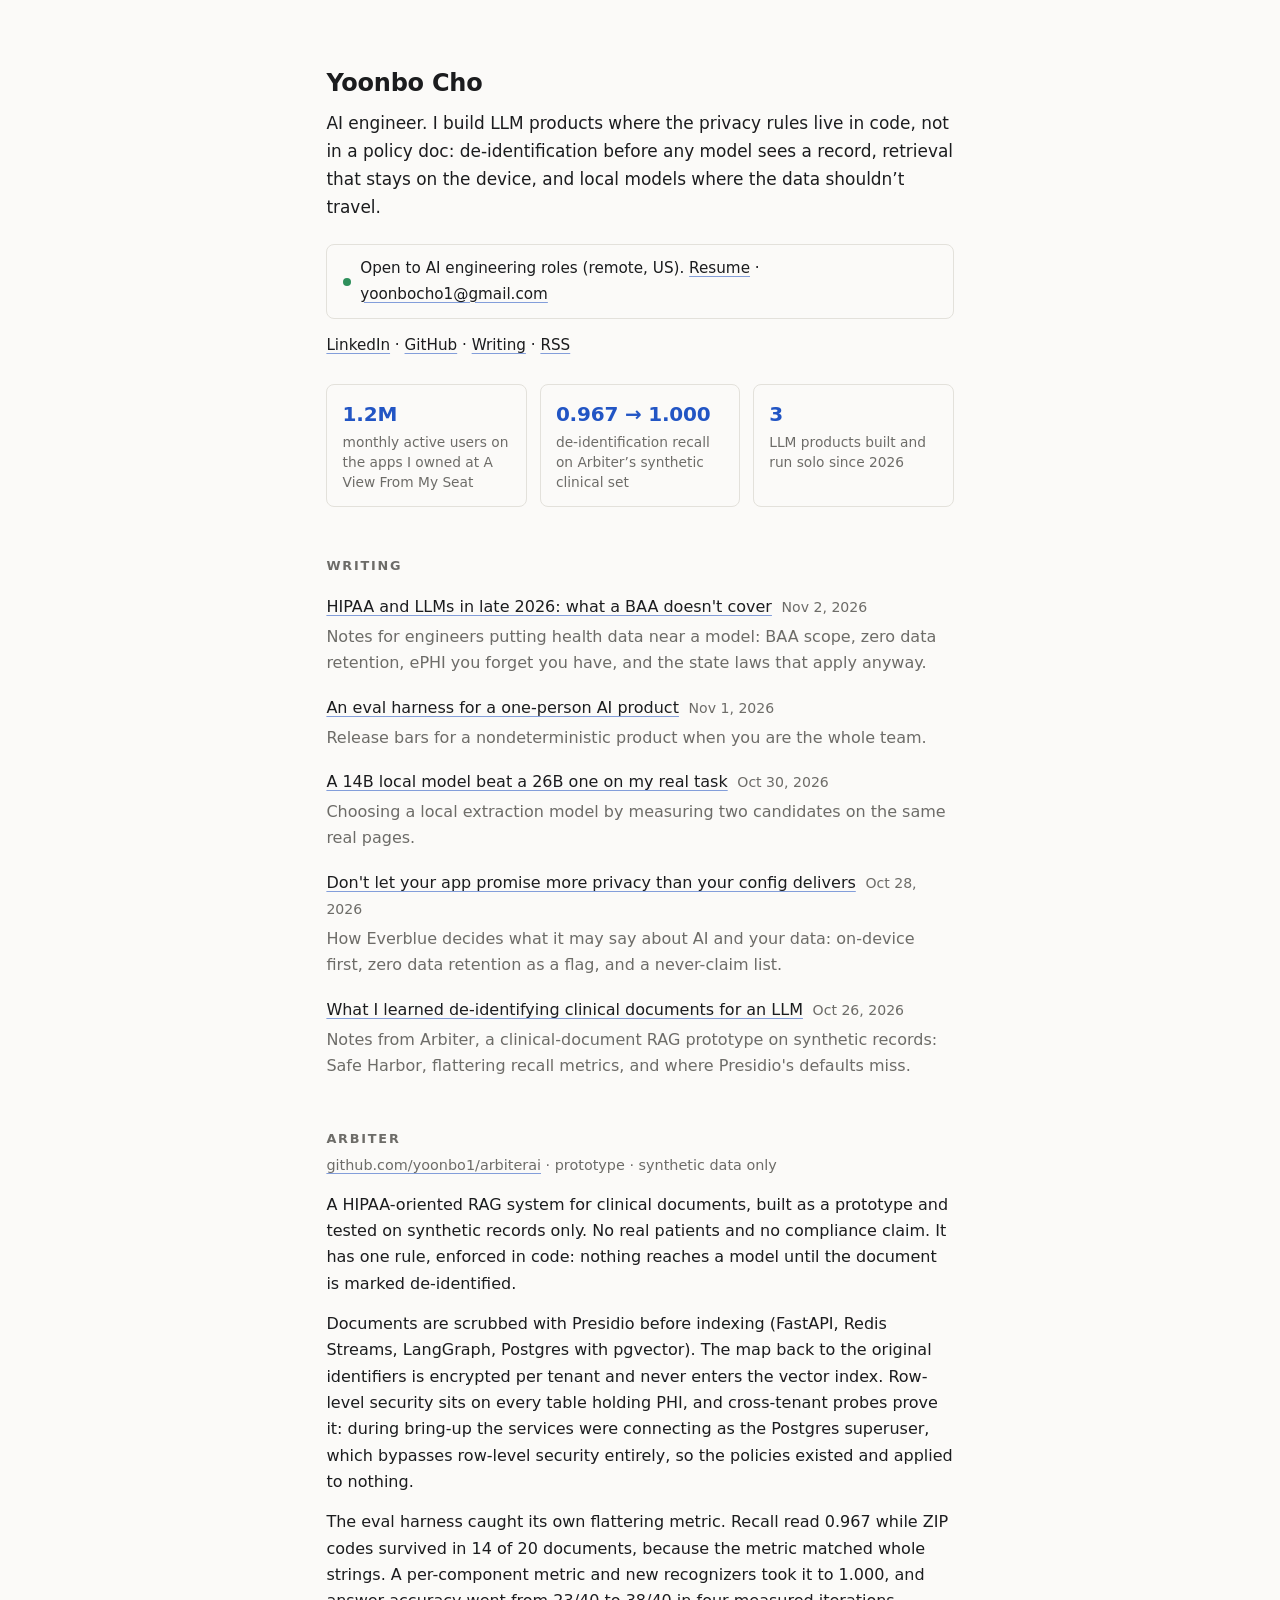
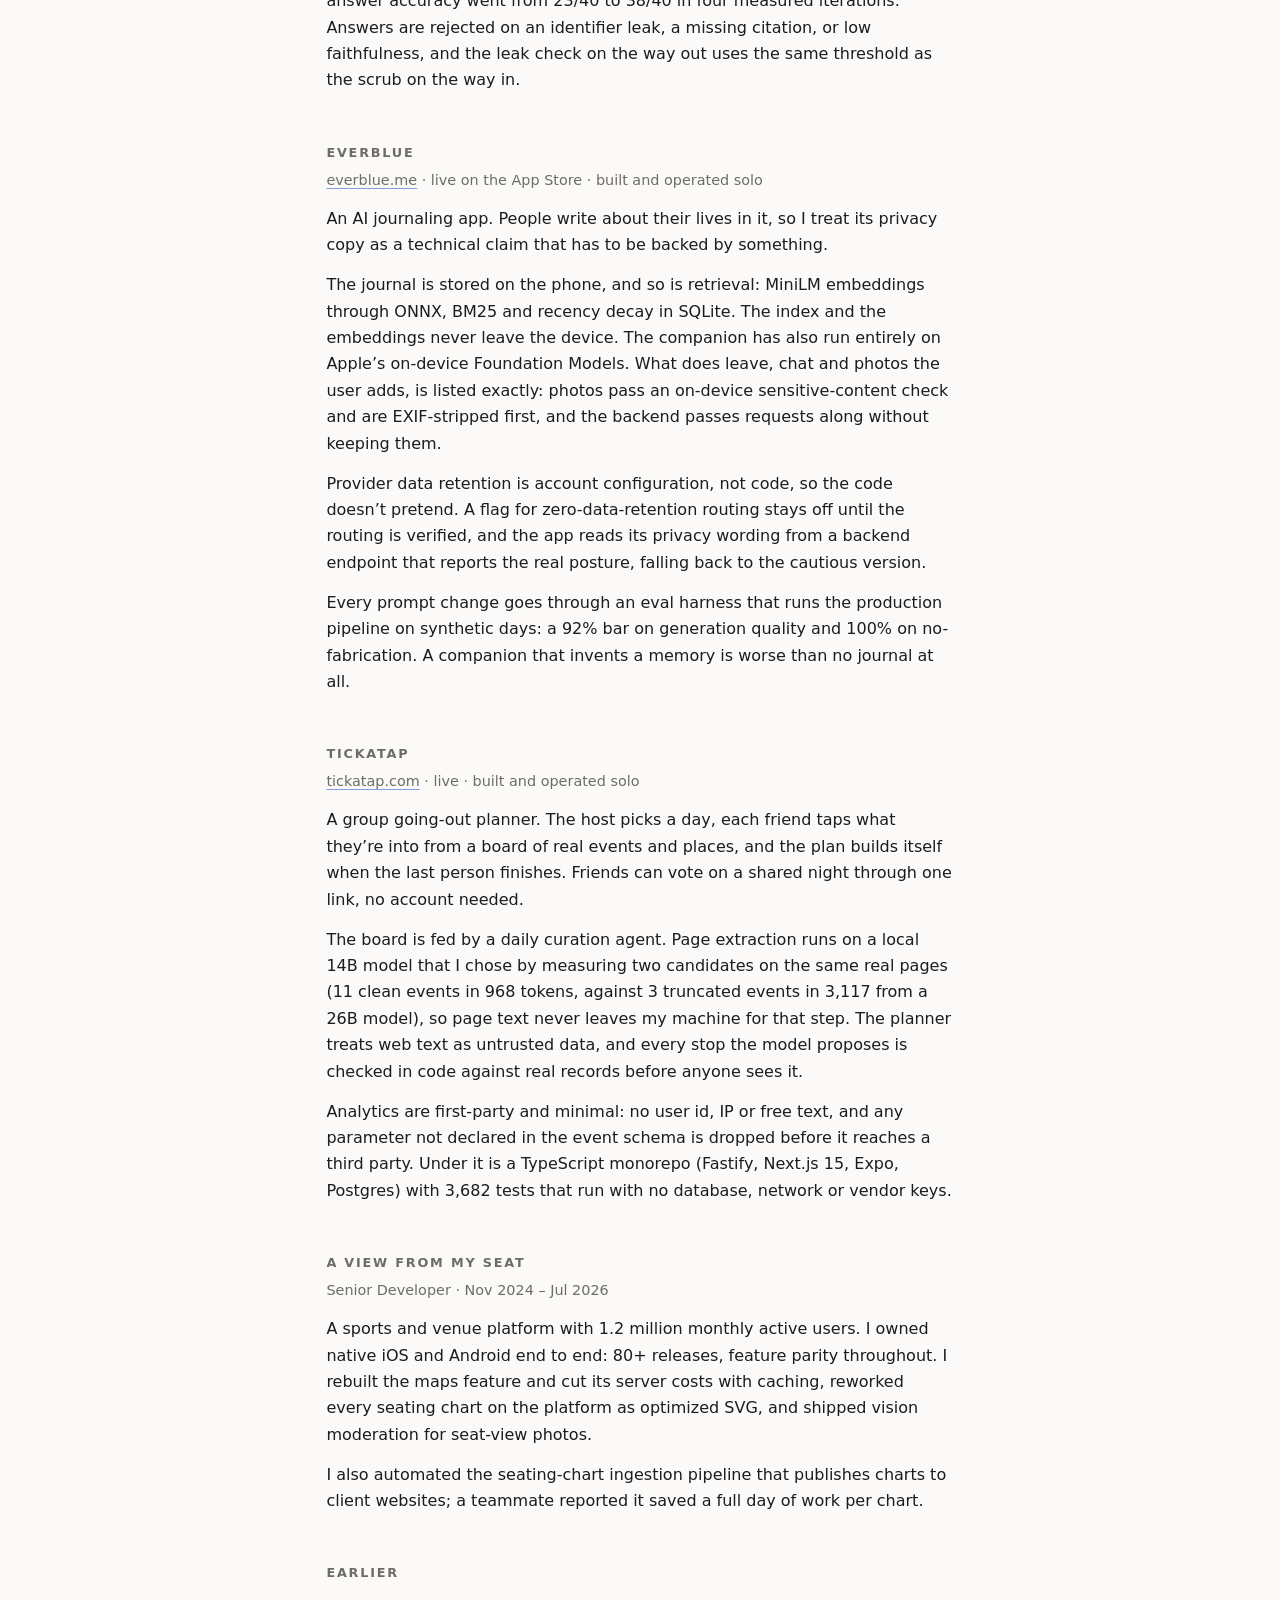
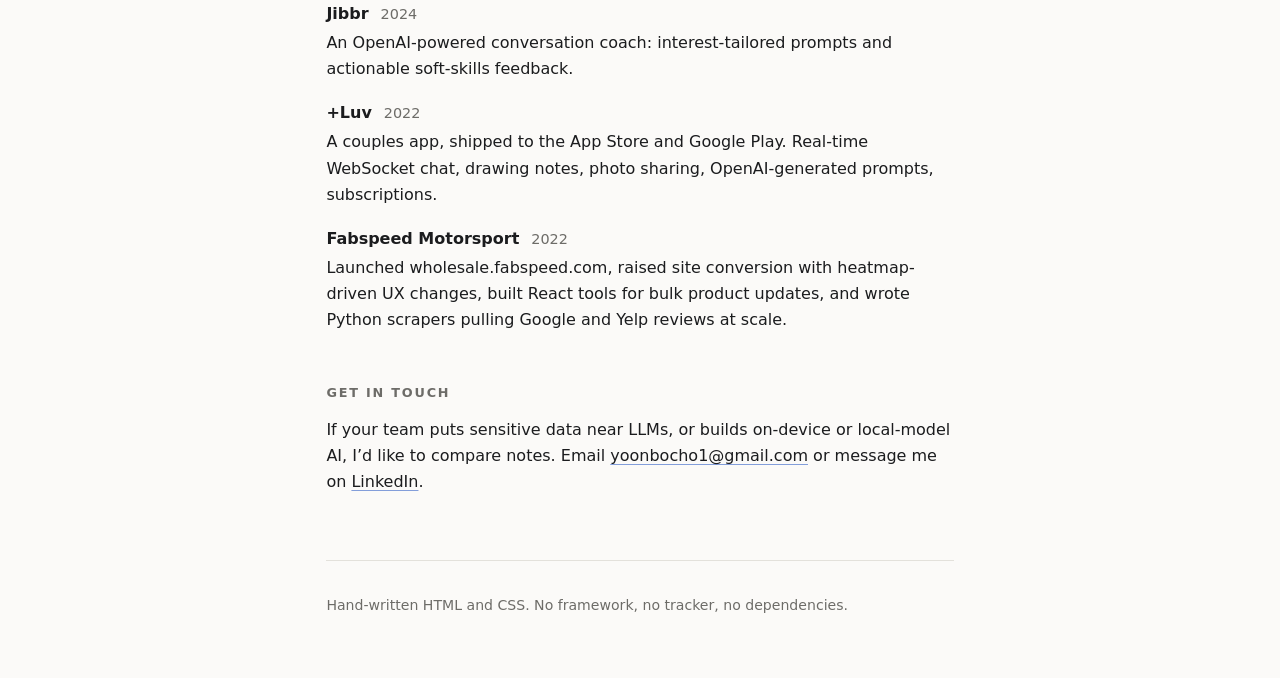
==== commit a18872ac: "Add HIPAA and LLMs article" ====
--- a/index.html
+++ b/index.html
@@ -30,6 +30,8 @@
 <section>
   <h2>Writing</h2>
   <ul class="posts">
+<li><a href="/writing/hipaa-and-llms-what-a-baa-does-not-cover/">HIPAA and LLMs in late 2026: what a BAA doesn't cover</a><span class="post-meta">Nov 2, 2026</span>
+<p>Notes for engineers putting health data near a model: BAA scope, zero data retention, ePHI you forget you have, and the state laws that apply anyway.</p></li>
 <li><a href="/writing/an-eval-harness-for-a-one-person-ai-product/">An eval harness for a one-person AI product</a><span class="post-meta">Nov 1, 2026</span>
 <p>Release bars for a nondeterministic product when you are the whole team.</p></li>
 <li><a href="/writing/a-14b-local-model-beat-a-26b-one/">A 14B local model beat a 26B one on my real task</a><span class="post-meta">Oct 30, 2026</span>
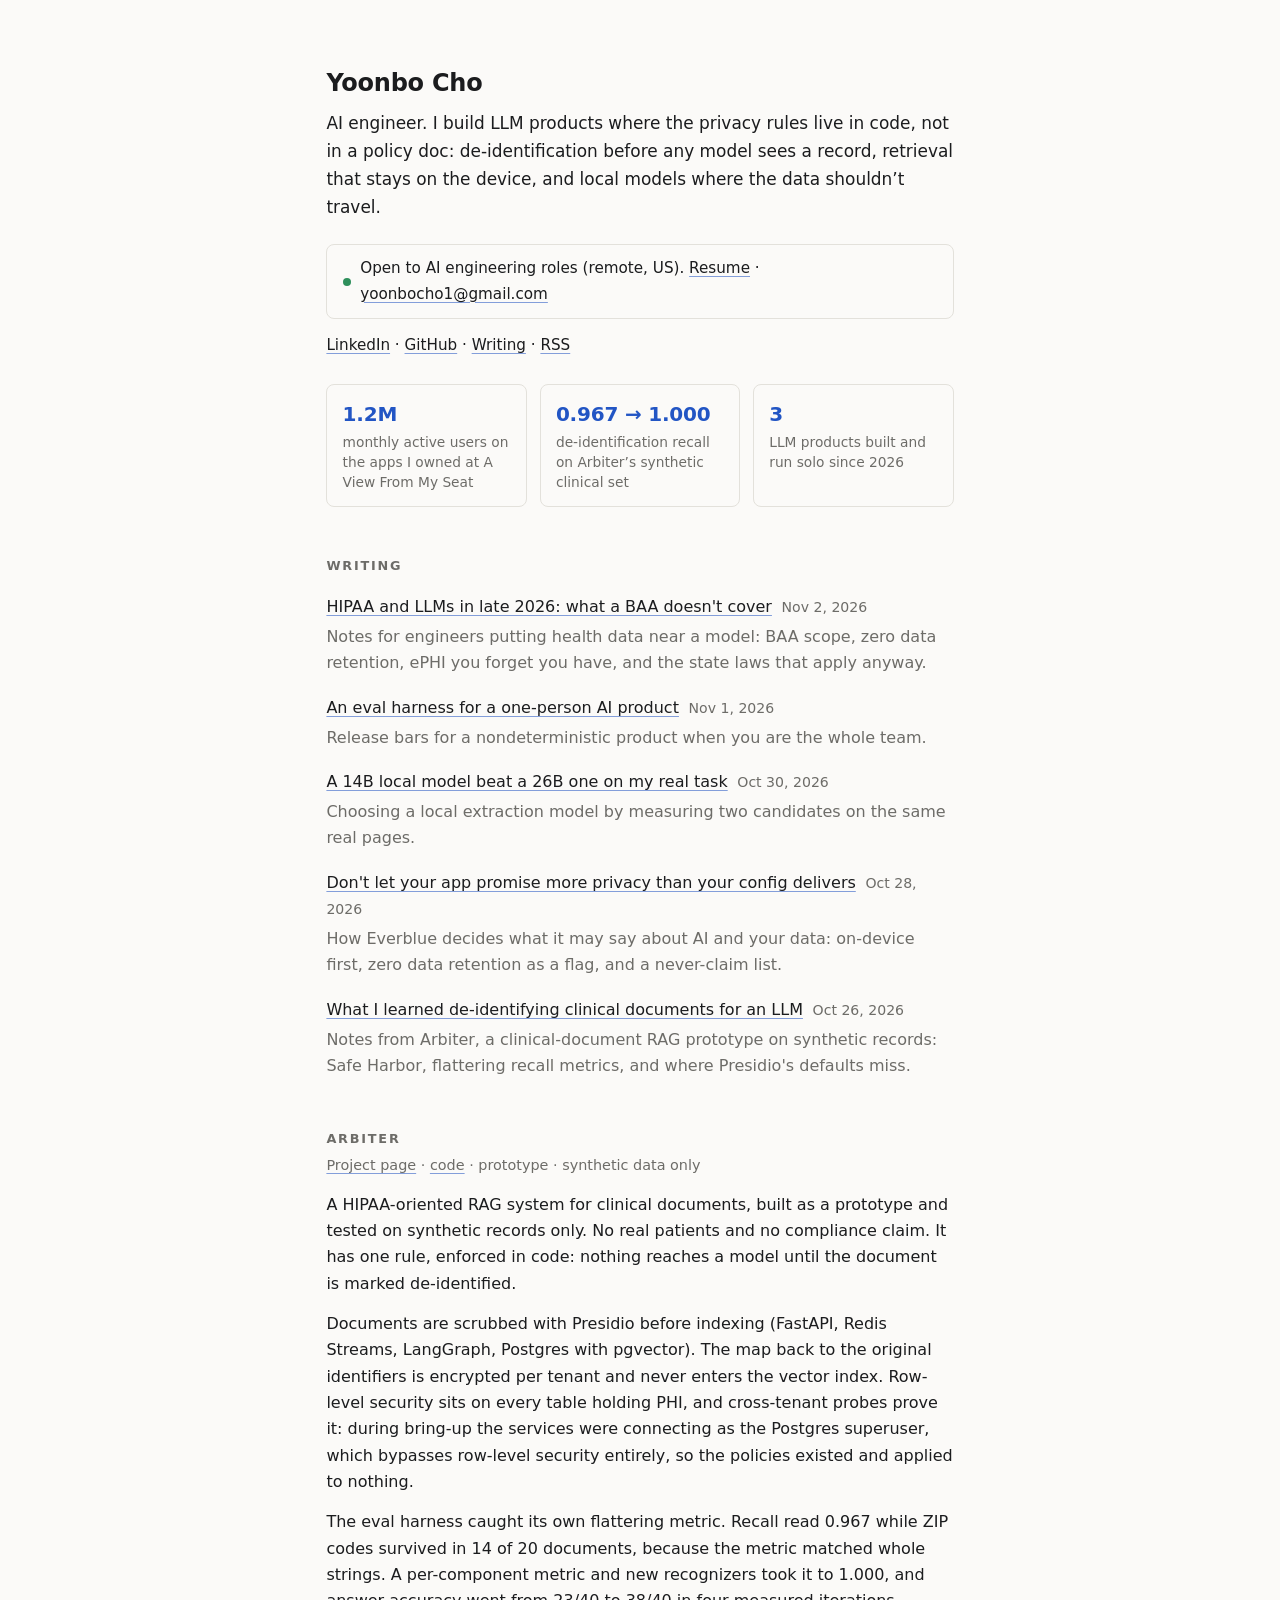
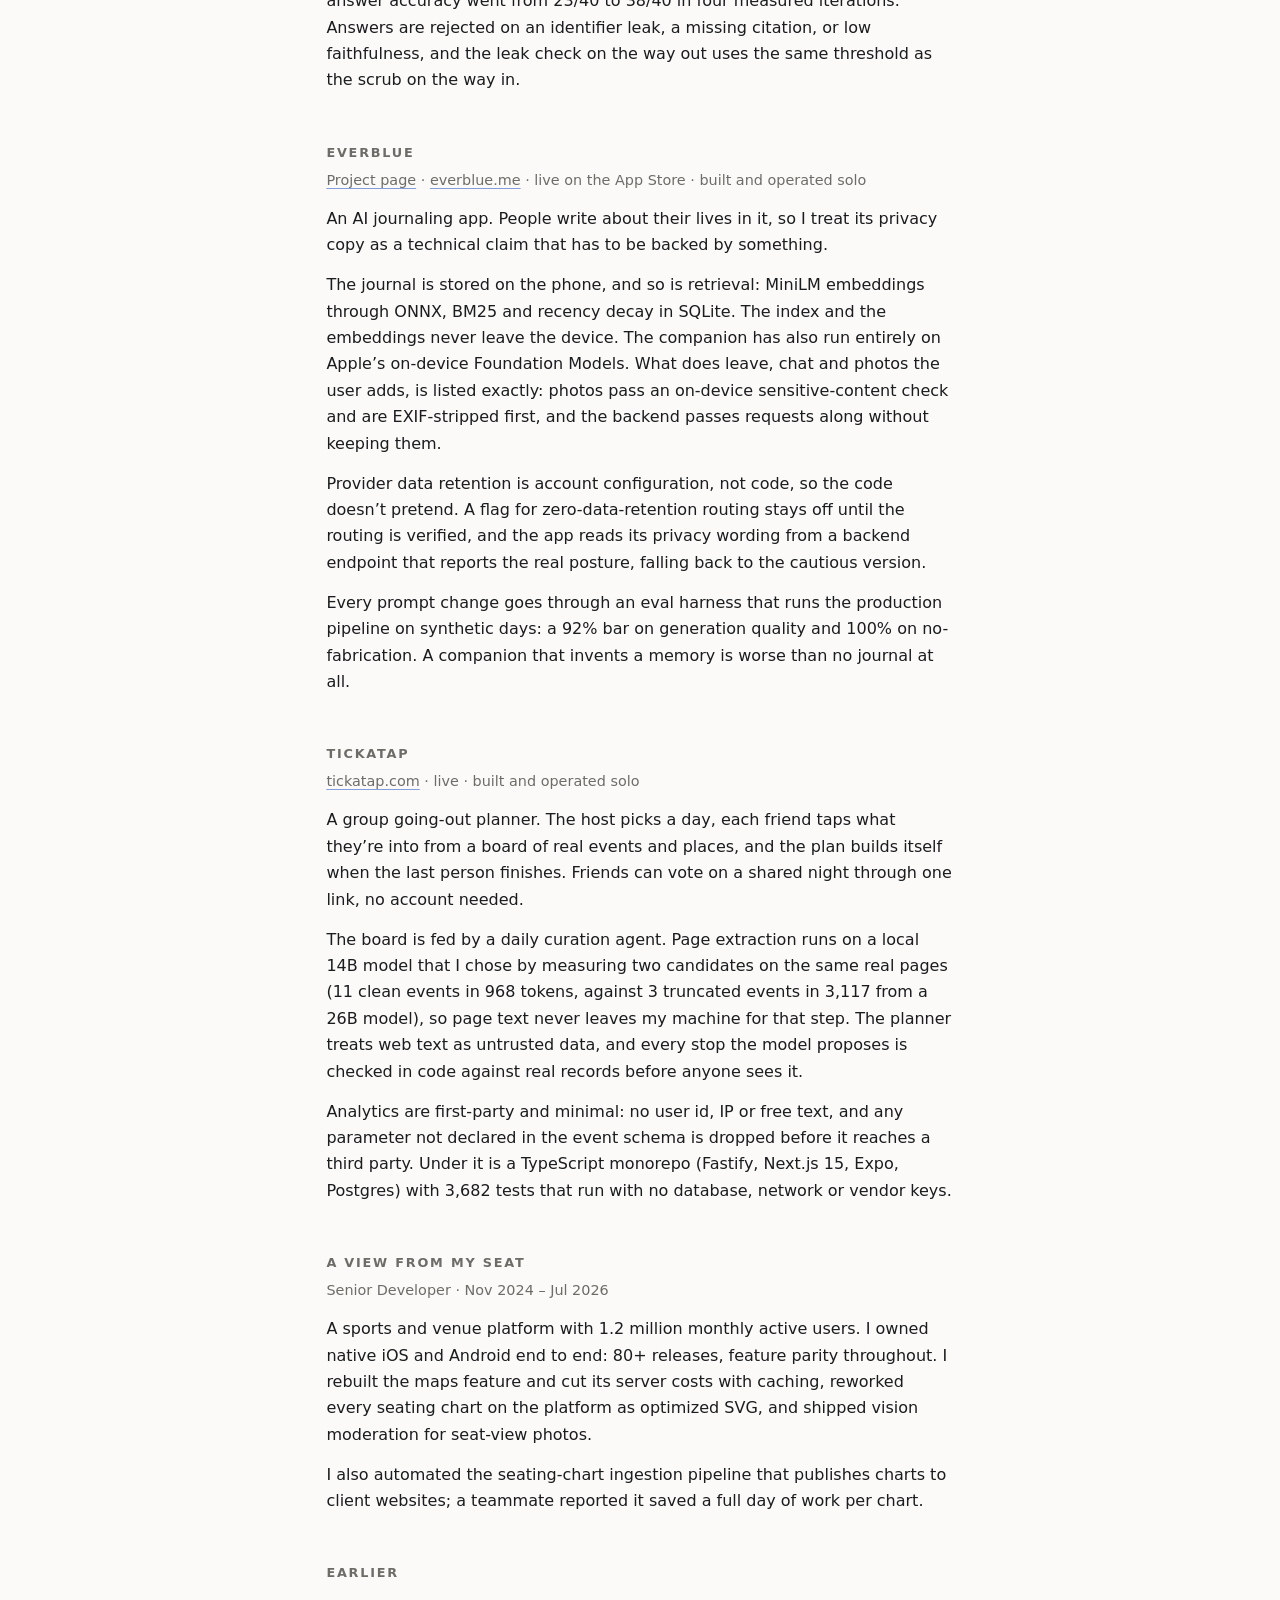
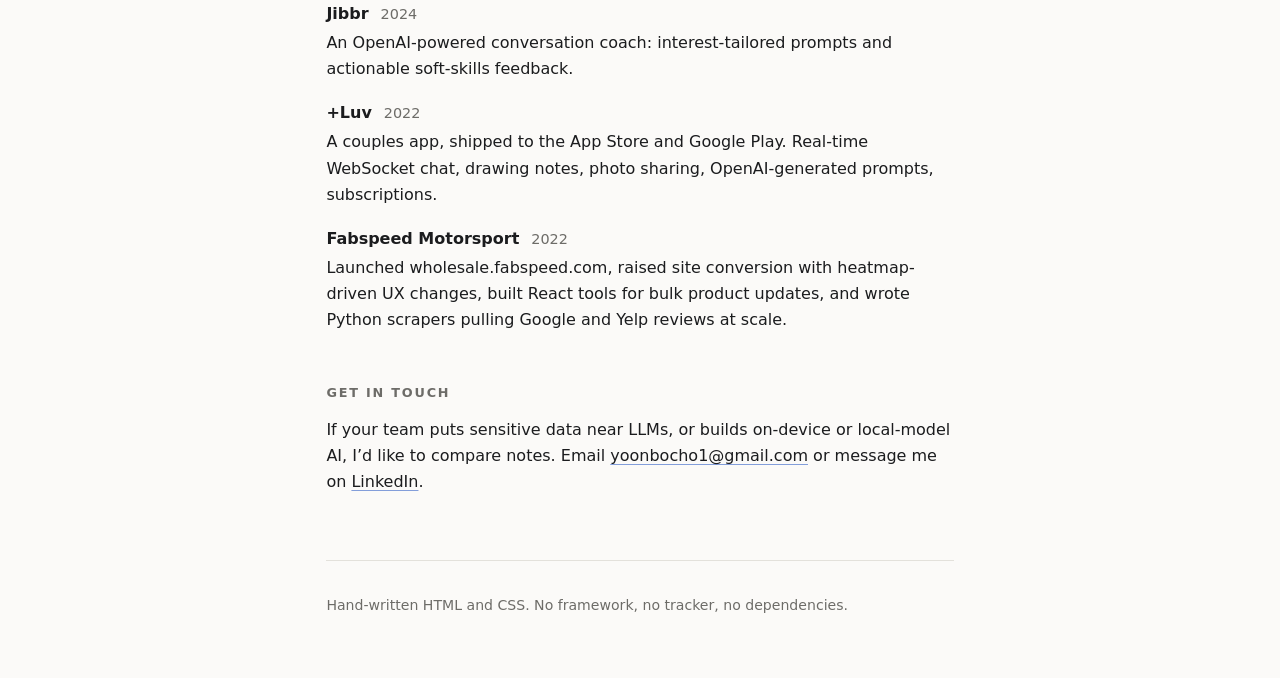
==== commit 9f5d555f: "Add Arbiter and Everblue project pages" ====
--- a/index.html
+++ b/index.html
@@ -44,7 +44,7 @@
 </section>
 <section>
   <h2>Arbiter</h2>
-  <p class="meta"><a href="https://github.com/yoonbo1/arbiterai">github.com/yoonbo1/arbiterai</a> &middot; prototype &middot; synthetic data only</p>
+  <p class="meta"><a href="/arbiter/">Project page</a> &middot; <a href="https://github.com/yoonbo1/arbiterai">code</a> &middot; prototype &middot; synthetic data only</p>
   <p>A HIPAA-oriented RAG system for clinical documents, built as a prototype and tested on
   synthetic records only. No real patients and no compliance claim. It has one rule,
   enforced in code: nothing reaches a model until the document is marked de-identified.</p>
@@ -63,7 +63,7 @@
 </section>
 <section>
   <h2>Everblue</h2>
-  <p class="meta"><a href="https://everblue.me">everblue.me</a> &middot; live on the App Store &middot; built and operated solo</p>
+  <p class="meta"><a href="/everblue/">Project page</a> &middot; <a href="https://everblue.me">everblue.me</a> &middot; live on the App Store &middot; built and operated solo</p>
   <p>An AI journaling app. People write about their lives in it, so I treat its privacy copy
   as a technical claim that has to be backed by something.</p>
   <p>The journal is stored on the phone, and so is retrieval: MiniLM embeddings through ONNX,
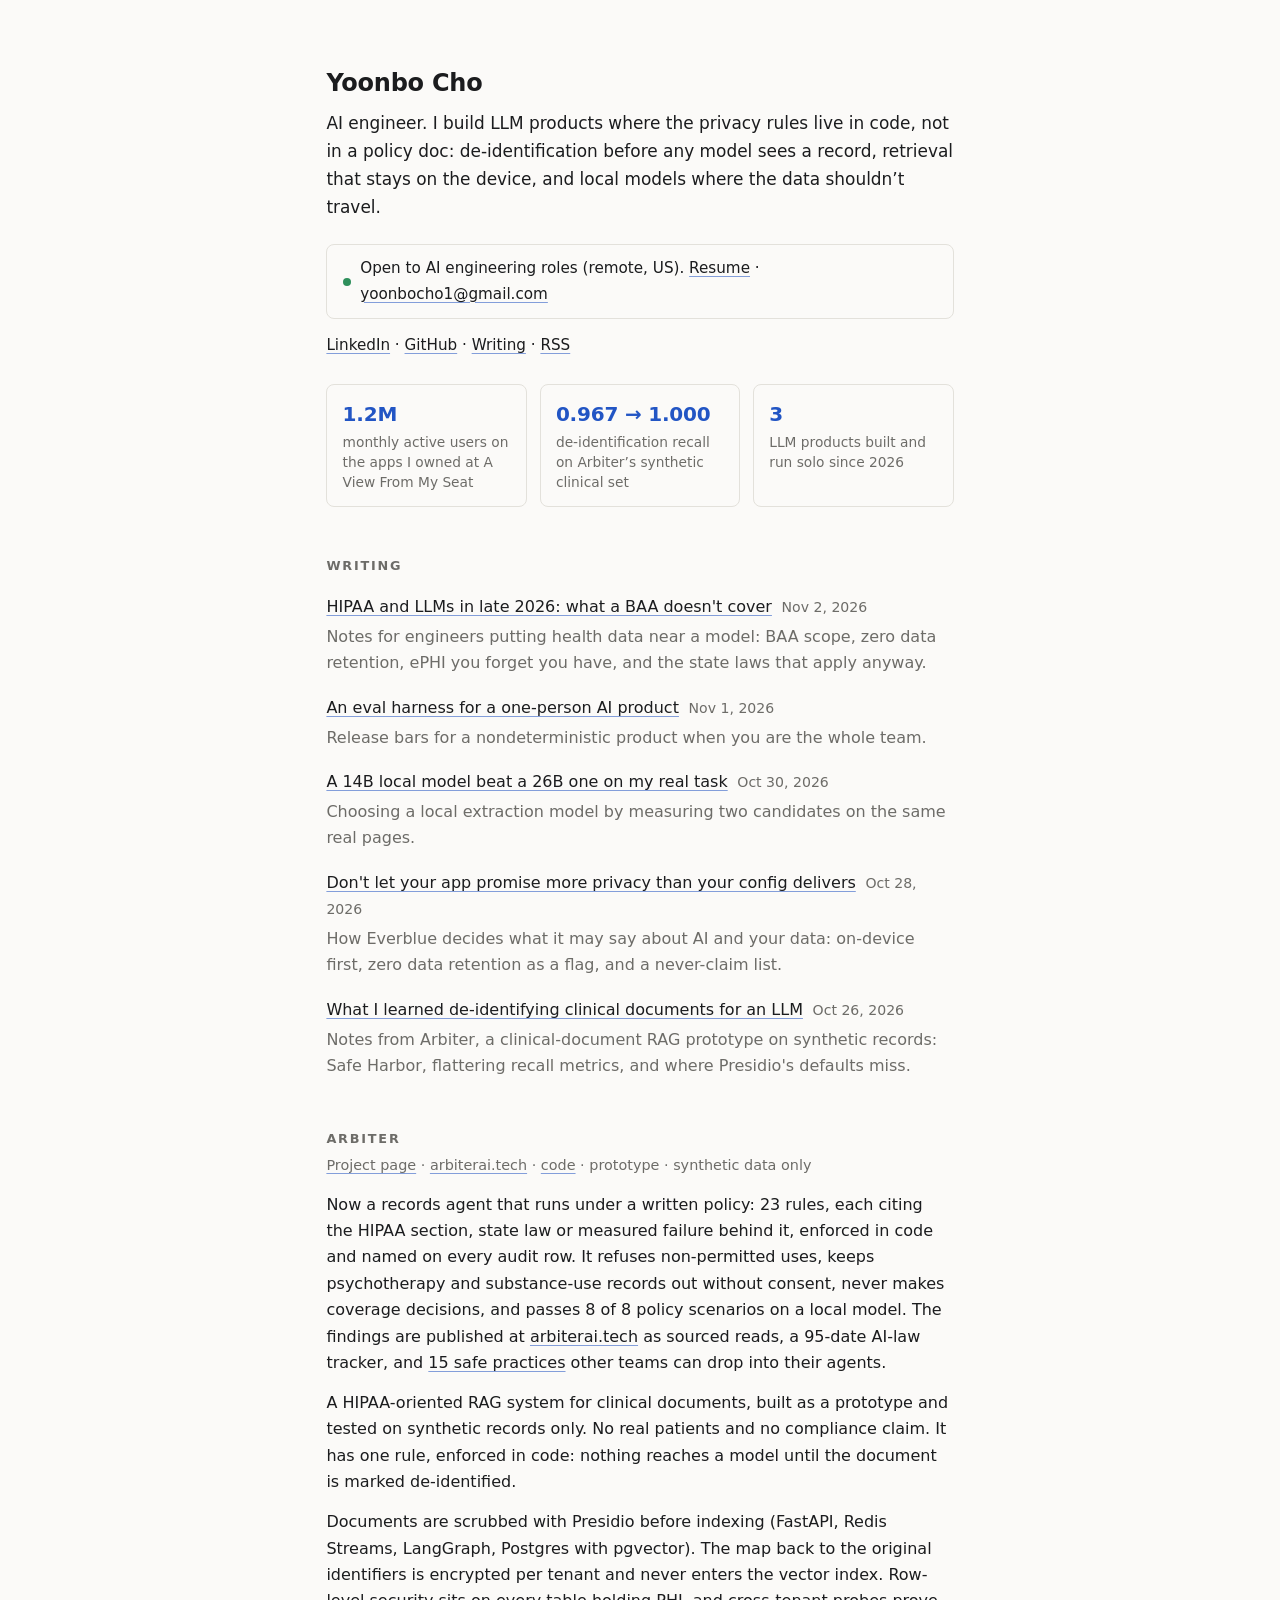
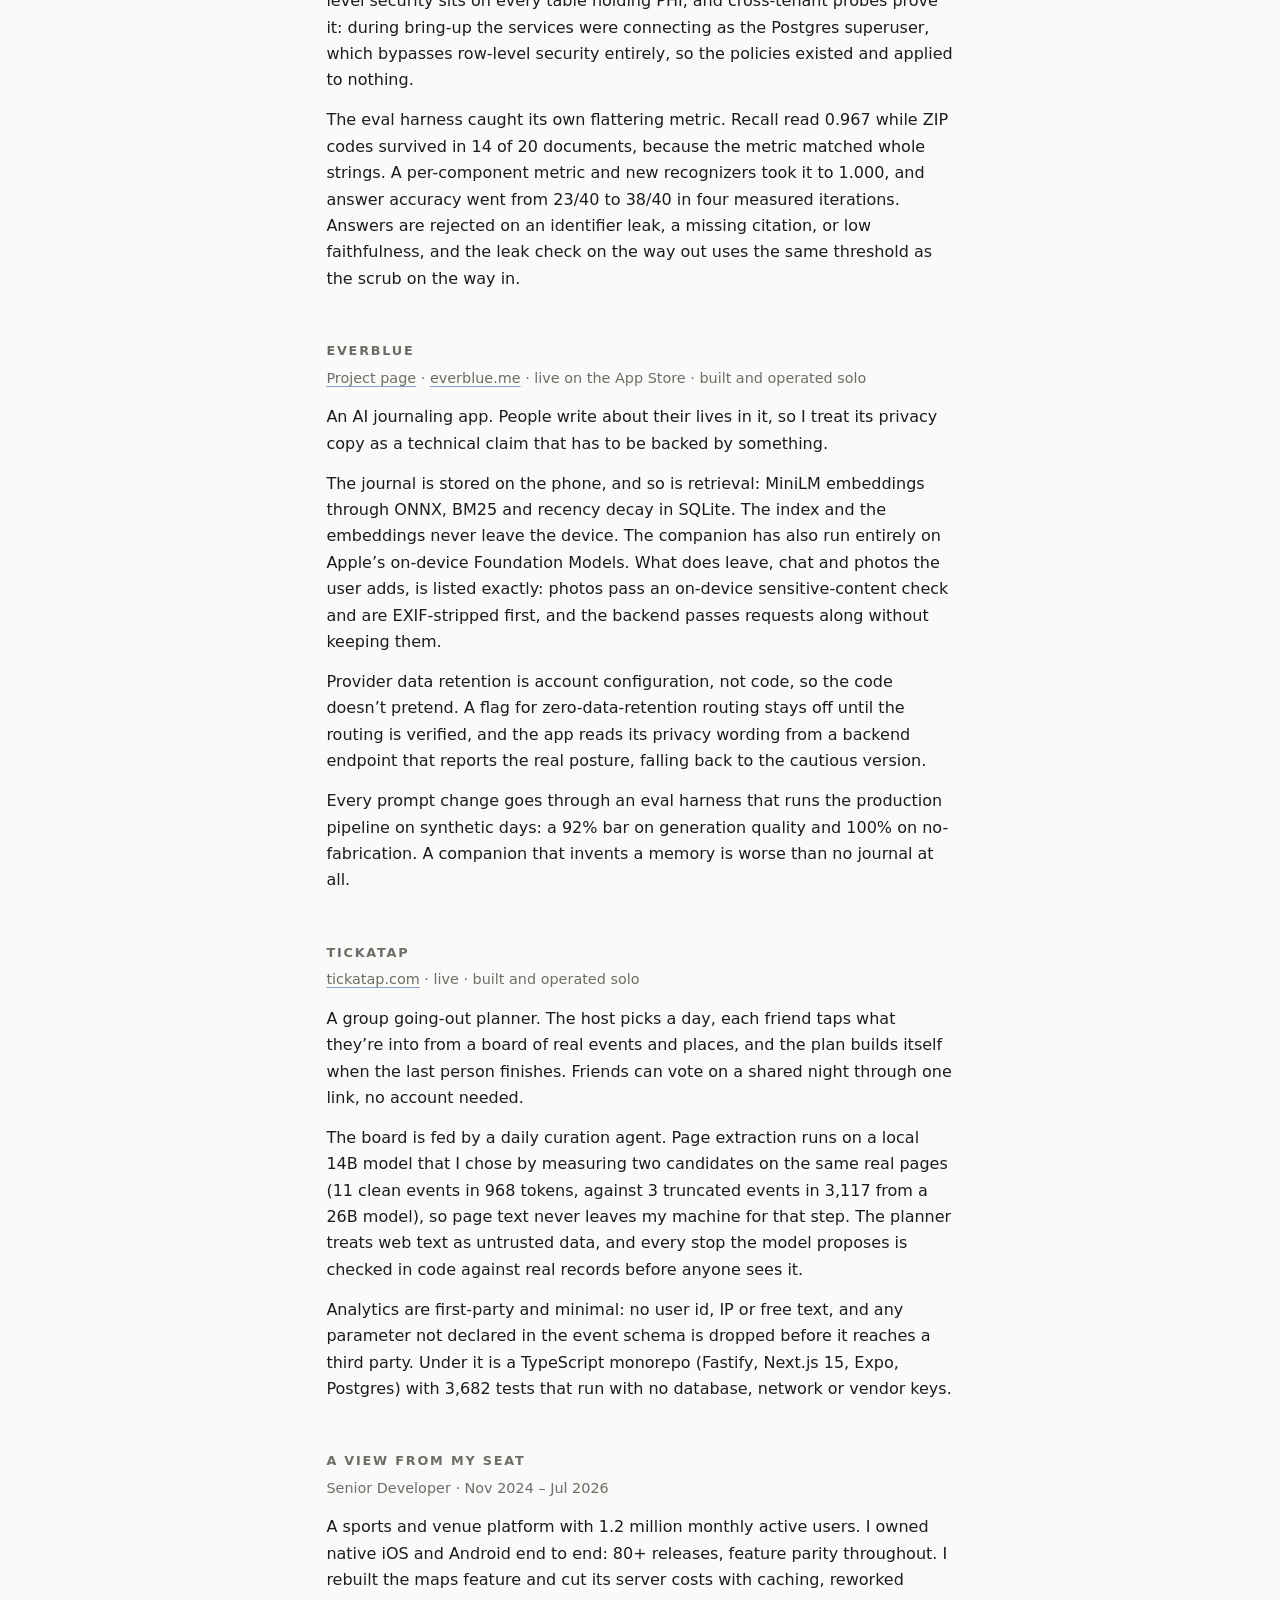
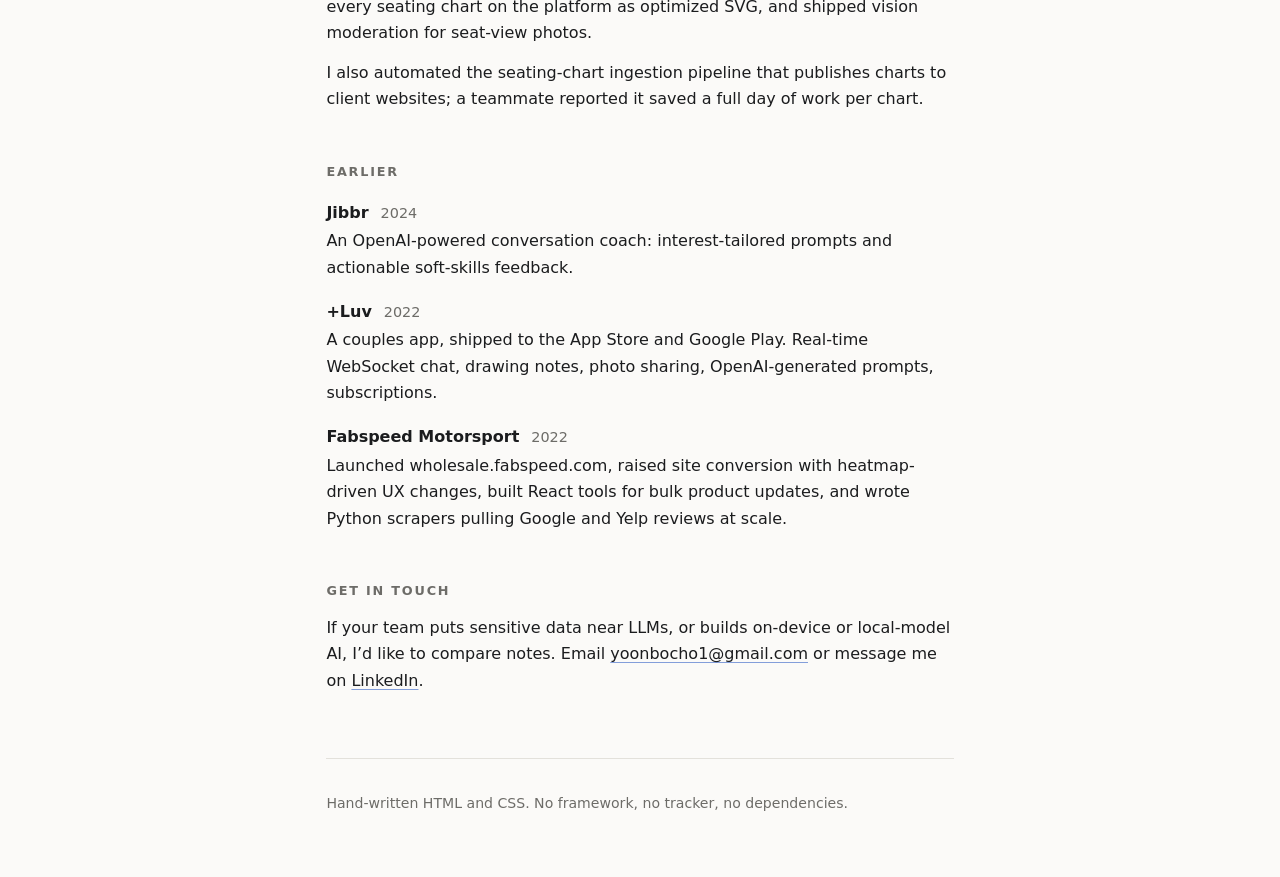
==== commit b534e3bd: "Arbiter: policy-bound agent, research hub, practices" ====
--- a/index.html
+++ b/index.html
@@ -8,9 +8,9 @@
 <meta property="og:title" content="Yoonbo Cho — AI engineer">
 <meta property="og:description" content="Privacy-first LLM systems: de-identification, on-device retrieval, local models, evals.">
 <meta property="og:type" content="website">
-<link rel="canonical" href="https://yoonbo1.github.io/">
-<meta property="og:url" content="https://yoonbo1.github.io/">
-<link rel="alternate" type="application/rss+xml" title="Yoonbo Cho — writing" href="https://yoonbo1.github.io/rss.xml">
+<link rel="canonical" href="https://yoonbocho.com/">
+<meta property="og:url" content="https://yoonbocho.com/">
+<link rel="alternate" type="application/rss+xml" title="Yoonbo Cho — writing" href="https://yoonbocho.com/rss.xml">
 <link rel="icon" href="data:image/svg+xml,<svg xmlns='http://www.w3.org/2000/svg' viewBox='0 0 64 64'><rect width='64' height='64' rx='14' fill='%232255c4'/><text x='32' y='45' font-family='system-ui' font-size='38' font-weight='700' fill='white' text-anchor='middle'>Y</text></svg>">
 <link rel="stylesheet" href="/styles.css">
 </head>
@@ -44,7 +44,14 @@
 </section>
 <section>
   <h2>Arbiter</h2>
-  <p class="meta"><a href="/arbiter/">Project page</a> &middot; <a href="https://github.com/yoonbo1/arbiterai">code</a> &middot; prototype &middot; synthetic data only</p>
+  <p class="meta"><a href="/arbiter/">Project page</a> &middot; <a href="https://www.arbiterai.tech">arbiterai.tech</a> &middot; <a href="https://github.com/yoonbo1/arbiterai">code</a> &middot; prototype &middot; synthetic data only</p>
+  <p>Now a records agent that runs under a written policy: 23 rules, each citing the HIPAA
+  section, state law or measured failure behind it, enforced in code and named on every audit
+  row. It refuses non-permitted uses, keeps psychotherapy and substance-use records out without
+  consent, never makes coverage decisions, and passes 8 of 8 policy scenarios on a local model.
+  The findings are published at <a href="https://www.arbiterai.tech">arbiterai.tech</a> as
+  sourced reads, a 95-date AI-law tracker, and <a href="https://www.arbiterai.tech/practices.html">15 safe
+  practices</a> other teams can drop into their agents.</p>
   <p>A HIPAA-oriented RAG system for clinical documents, built as a prototype and tested on
   synthetic records only. No real patients and no compliance claim. It has one rule,
   enforced in code: nothing reaches a model until the document is marked de-identified.</p>
